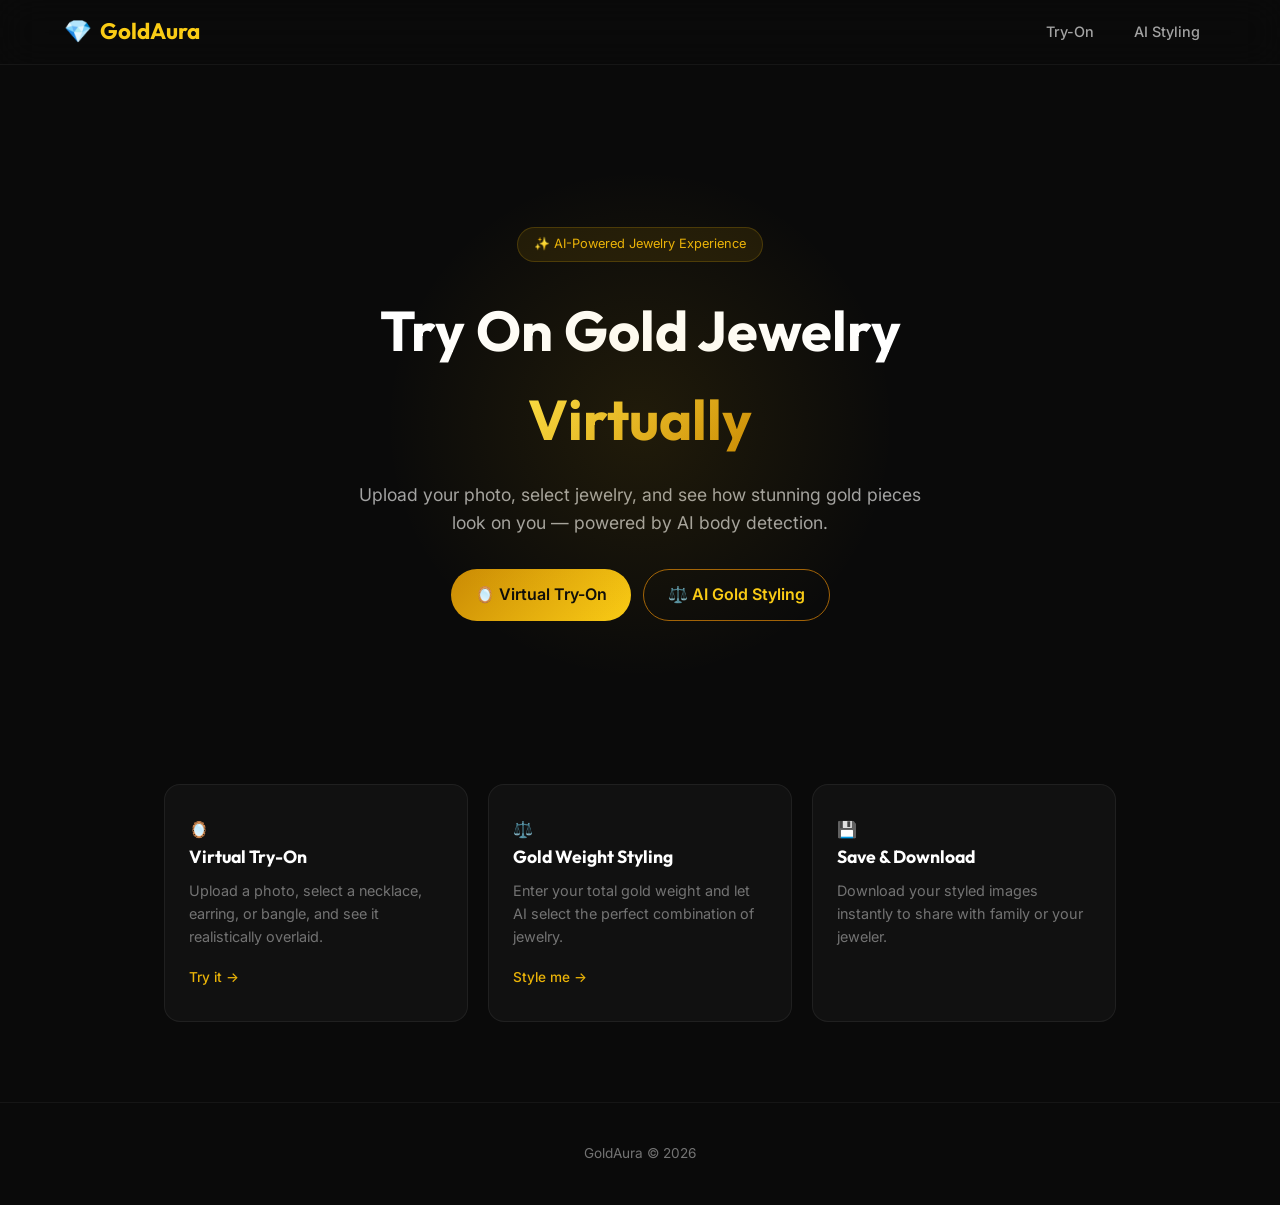
==== frontend/index.html @ 0337b096 "Upload frontend files properly" ====
<!DOCTYPE html>
<html lang="en">
<head>
    <meta charset="UTF-8">
    <meta name="viewport" content="width=device-width, initial-scale=1.0">
    <title>GoldAura — AI Jewelry Virtual Try-On</title>
    <link rel="stylesheet" href="styles.css">
    <link href="https://fonts.googleapis.com/css2?family=Inter:wght@300;400;500;600;700&family=Outfit:wght@400;600;700;800&display=swap" rel="stylesheet">
</head>
<body>
    <nav class="navbar">
        <div class="nav-inner">
            <a href="index.html" class="logo">
                <span class="logo-icon">💎</span>
                <span class="logo-text">GoldAura</span>
            </a>
            <div class="nav-links">
                <a href="tryon.html" class="nav-link">Try-On</a>
                <a href="styling.html" class="nav-link">AI Styling</a>
            </div>
        </div>
    </nav>

    <main class="main">
        <section class="hero">
            <div class="hero-glow"></div>
            <div class="hero-content fade-in">
                <span class="badge">✨ AI-Powered Jewelry Experience</span>
                <h1 class="hero-title">
                    Try On Gold Jewelry<br>
                    <span class="gradient-text">Virtually</span>
                </h1>
                <p class="hero-description">
                    Upload your photo, select jewelry, and see how stunning gold pieces look on you — powered by AI body detection.
                </p>
                <div class="ctas">
                    <a href="tryon.html" class="btn btn-gold">🪞 Virtual Try-On</a>
                    <a href="styling.html" class="btn btn-outline">⚖️ AI Gold Styling</a>
                </div>
            </div>
        </section>

        <section class="features">
            <div class="glass-card feature-card">
                <div class="feature-icon">🪞</div>
                <h3>Virtual Try-On</h3>
                <p>Upload a photo, select a necklace, earring, or bangle, and see it realistically overlaid.</p>
                <a href="tryon.html" class="feature-link">Try it &rarr;</a>
            </div>
            <div class="glass-card feature-card">
                <div class="feature-icon">⚖️</div>
                <h3>Gold Weight Styling</h3>
                <p>Enter your total gold weight and let AI select the perfect combination of jewelry.</p>
                <a href="styling.html" class="feature-link">Style me &rarr;</a>
            </div>
            <div class="glass-card feature-card">
                <div class="feature-icon">💾</div>
                <h3>Save & Download</h3>
                <p>Download your styled images instantly to share with family or your jeweler.</p>
            </div>
        </section>
    </main>

    <footer>
        <p>GoldAura &copy; 2026</p>
    </footer>
</body>
</html>
---- frontend/styles.css ----
/* Global & Variables */
:root {
  --gold-50: #fefce8;
  --gold-300: #fde047;
  --gold-400: #facc15;
  --gold-500: #eab308;
  --gold-600: #ca8a04;
  --gold-700: #a16207;

  --dark-950: #0a0a0a;
  --dark-800: #171717;
  --dark-300: #737373;
  --dark-200: #a3a3a3;
  --dark-100: #d4d4d4;

  --rose-400: #fb7185;
}

* { box-sizing: border-box; margin: 0; padding: 0; }
body {
  font-family: 'Inter', sans-serif;
  background: var(--dark-950);
  color: var(--dark-100);
  line-height: 1.6;
}
h1, h2, h3, h4 { font-family: 'Outfit', sans-serif; }
a { color: inherit; text-decoration: none; }
button { cursor: pointer; font-family: 'Inter', sans-serif; border: none; }

.hidden { display: none !important; }
.full-width { width: 100%; }
.mt-16 { margin-top: 16px; }

/* Navbar */
.navbar {
  position: fixed; top: 0; left: 0; right: 0; z-index: 100;
  background: rgba(10, 10, 10, 0.8);
  backdrop-filter: blur(20px);
  border-bottom: 1px solid rgba(255, 255, 255, 0.05);
}
.nav-inner {
  max-width: 1200px; margin: 0 auto; padding: 0 24px; height: 64px;
  display: flex; align-items: center; justify-content: space-between;
}
.logo { display: flex; align-items: center; gap: 8px; font-size: 1.4rem; font-weight: 700; color: var(--gold-400); font-family: 'Outfit', sans-serif; }
.nav-links { display: flex; gap: 8px; }
.nav-link { padding: 8px 16px; border-radius: 99px; color: var(--dark-200); font-size: 0.9rem; font-weight: 500; transition: 0.2s; }
.nav-link:hover { color: var(--gold-300); background: rgba(234, 179, 8, 0.08); }
.nav-link.active { color: var(--dark-950); background: linear-gradient(135deg, var(--gold-600), var(--gold-400)); }

/* Buttons */
.btn { display: inline-flex; align-items: center; justify-content: center; gap: 8px; padding: 12px 24px; border-radius: 99px; font-weight: 600; transition: 0.3s; }
.btn-gold { background: linear-gradient(135deg, var(--gold-600), var(--gold-400)); color: var(--dark-950); }
.btn-gold:hover:not(:disabled) { transform: translateY(-1px); box-shadow: 0 4px 16px rgba(234, 179, 8, 0.3); }
.btn-gold:disabled { opacity: 0.6; cursor: not-allowed; }
.btn-outline { border: 1px solid var(--gold-700); color: var(--gold-400); background: transparent; }
.btn-outline:hover { background: rgba(234, 179, 8, 0.08); border-color: var(--gold-500); }

/* Pages & Grid */
.main { padding-top: 64px; }
.page-wrapper { max-width: 1200px; margin: 0 auto; padding: 40px 24px; }
.page-header { margin-bottom: 32px; }
.page-title { font-size: 2rem; color: var(--gold-300); margin-bottom: 8px; }
.page-subtitle { color: var(--dark-300); }

.app-grid { display: grid; grid-template-columns: 1fr 1fr; gap: 24px; align-items: start; }
@media(max-width: 768px) { .app-grid { grid-template-columns: 1fr; } }
.panel { display: flex; flex-direction: column; gap: 16px; }

/* Cards & Upload */
.glass-card { background: rgba(255, 255, 255, 0.03); border: 1px solid rgba(255, 255, 255, 0.06); border-radius: 16px; }
.p-24 { padding: 24px; }

.input-label { display: block; font-weight: 500; font-size: 0.9rem; color: var(--dark-100); margin-bottom: 12px; }
.dropzone { border: 2px dashed rgba(234, 179, 8, 0.2); border-radius: 12px; min-height: 180px; display: flex; align-items: center; justify-content: center; text-align: center; cursor: pointer; transition: 0.2s; background: rgba(255,255,255,0.01); }
.dropzone:hover, .dropzone.active { border-color: var(--gold-500); background: rgba(234, 179, 8, 0.04); }
.placeholder-content { display: flex; flex-direction: column; gap: 4px; color: var(--dark-300); }
.icon-lg { font-size: 2rem; margin-bottom: 4px; }
.upload-preview { max-width: 100%; max-height: 300px; border-radius: 8px; object-fit: contain; padding: 8px; }
.btn-clear { background: transparent; border: 1px solid rgba(244, 63, 94, 0.3); color: var(--rose-400); font-size: 0.8rem; padding: 4px 12px; margin-top: 8px; }

/* Try-On Specific */
.filter-tabs { display: flex; gap: 6px; flex-wrap: wrap; margin-bottom: 16px; }
.tab { padding: 6px 12px; border-radius: 99px; border: 1px solid rgba(255,255,255,0.08); background: transparent; color: var(--dark-200); font-size: 0.8rem; transition: 0.2s; }
.tab:hover { border-color: rgba(234, 179, 8, 0.3); color: var(--gold-300); }
.tab.active { background: rgba(234, 179, 8, 0.1); border-color: var(--gold-500); color: var(--gold-500); }

.jewelry-grid { display: grid; grid-template-columns: repeat(auto-fill, minmax(130px, 1fr)); gap: 12px; max-height: 400px; overflow-y: auto; padding-right: 4px; }
.jewelry-card { background: rgba(255,255,255,0.02); border: 1px solid rgba(255,255,255,0.05); border-radius: 8px; padding: 8px; cursor: pointer; text-align: center; transition: 0.2s; }
.jewelry-card:hover { border-color: rgba(234, 179, 8, 0.3); background: rgba(234, 179, 8, 0.04); }
.jewelry-card.selected { border-color: var(--gold-500); background: rgba(234, 179, 8, 0.1); box-shadow: 0 0 15px rgba(234,179,8,0.1); }
.jewelry-img-wrap { width: 100%; height: 80px; background: rgba(0,0,0,0.2); border-radius: 6px; display: flex; align-items: center; justify-content: center; margin-bottom: 6px; }
.jewelry-img-wrap img { max-width: 90%; max-height: 90%; object-fit: contain; }
.jewelry-type { font-size: 0.65rem; color: var(--gold-500); text-transform: uppercase; }
.jewelry-name { font-size: 0.8rem; color: var(--dark-100); display: block; margin: 2px 0; }
.jewelry-weight { font-size: 0.75rem; color: var(--dark-300); }

/* Styling Specific */
.presets { display: flex; gap: 8px; flex-wrap: wrap; margin-bottom: 16px; }
.preset { padding: 6px 14px; border-radius: 99px; border: 1px solid rgba(255,255,255,0.08); background: transparent; color: var(--dark-200); font-size: 0.85rem; transition: 0.2s; }
.preset:hover { border-color: var(--gold-400); color: var(--gold-300); }
.preset.active { background: rgba(234,179,8,0.1); border-color: var(--gold-500); color: var(--gold-500); }

.slider-wrap { margin-bottom: 16px; }
.slider { width: 100%; -webkit-appearance: none; height: 6px; background: rgba(255,255,255,0.08); border-radius: 3px; outline: none; }
.slider::-webkit-slider-thumb { -webkit-appearance: none; width: 20px; height: 20px; border-radius: 50%; background: var(--gold-400); cursor: pointer; }
.slider-labels { display: flex; justify-content: space-between; font-size: 0.75rem; color: var(--dark-300); margin-top: 4px; }

.gram-input-group { display: flex; align-items: center; gap: 8px; margin-bottom: 20px; }
.number-input { width: 90px; padding: 8px; background: rgba(255,255,255,0.04); border: 1px solid rgba(255,255,255,0.1); border-radius: 8px; color: var(--gold-300); font-size: 1.1rem; font-weight: 600; text-align: center; }
.number-input:focus { outline: none; border-color: var(--gold-500); }
.gram-unit { color: var(--dark-300); font-size: 0.9rem; }

.distribution-preview { background: rgba(0,0,0,0.2); border-radius: 8px; padding: 16px; }
.distribution-preview h4 { font-size: 0.8rem; color: var(--dark-300); text-transform: uppercase; margin-bottom: 8px; }
.dist-row { display: flex; justify-content: space-between; font-size: 0.85rem; border-bottom: 1px solid rgba(255,255,255,0.03); padding: 6px 0; }
.dist-val { color: var(--gold-500); font-weight: 500; }

/* Result Display */
.result-title { font-size: 1.2rem; color: var(--gold-300); margin-bottom: 16px; }
.result-image-wrapper { background: #000; border-radius: 12px; min-height: 250px; display: flex; align-items: center; justify-content: center; overflow: hidden; }
.result-img { max-width: 100%; max-height: 500px; object-fit: contain; }
.empty-state { text-align: center; color: var(--dark-300); }
.icon-xl { font-size: 3rem; margin-bottom: 12px; opacity: 0.3; }
.empty-state p { font-size: 0.9rem; }

.style-details { margin-top: 16px; }
.style-details h4 { font-size: 0.85rem; color: var(--dark-300); text-transform: uppercase; margin-bottom: 8px; }
.items-list { display: flex; flex-direction: column; gap: 4px; }
.item-row { display: flex; justify-content: space-between; font-size: 0.85rem; padding: 4px 0; border-bottom: 1px solid rgba(255,255,255,0.04); }
.item-row span:last-child { color: var(--gold-500); }
.total-row { display: flex; justify-content: space-between; font-size: 0.85rem; font-weight: 600; color: var(--gold-300); padding-top: 8px; border-top: 1px solid rgba(234,179,8,0.2); margin-top: 8px; }

.error-msg { padding: 12px; border-radius: 8px; background: rgba(244, 63, 94, 0.1); border: 1px solid rgba(244, 63, 94, 0.3); color: var(--rose-400); font-size: 0.9rem; margin-top: 12px; text-align: center; }

/* Hero specific for index */
.hero { display: flex; align-items: center; justify-content: center; min-height: 80vh; text-align: center; padding: 24px; position: relative; overflow: hidden; }
.hero-glow { position: absolute; width: 600px; height: 600px; background: radial-gradient(circle, rgba(234,179,8,0.1) 0%, transparent 60%); border-radius: 50%; pointer-events: none; }
.hero-title { font-size: 3.5rem; color: #fff; margin-bottom: 16px; }
.gradient-text { background: linear-gradient(135deg, var(--gold-300), var(--gold-600)); -webkit-background-clip: text; -webkit-text-fill-color: transparent; }
.hero-description { color: var(--dark-200); max-width: 600px; margin: 0 auto 32px; font-size: 1.1rem; }
.badge { display: inline-block; padding: 6px 16px; border-radius: 99px; font-size: 0.8rem; color: var(--gold-500); background: rgba(234,179,8,0.1); border: 1px solid rgba(234,179,8,0.2); margin-bottom: 24px; }
.ctas { display: flex; gap: 12px; justify-content: center; }

.features { display: grid; grid-template-columns: repeat(auto-fit, minmax(280px, 1fr)); gap: 20px; max-width: 1000px; margin: 0 auto; padding: 0 24px 80px; }
.feature-card { padding: 32px 24px; text-align: left; }
.feature-card h3 { color: #fff; margin-bottom: 8px; font-size: 1.1rem; }
.feature-card p { color: var(--dark-300); font-size: 0.9rem; margin-bottom: 16px; }
.feature-link { color: var(--gold-500); font-size: 0.85rem; font-weight: 500; }

footer { text-align: center; padding: 40px; border-top: 1px solid rgba(255,255,255,0.05); color: var(--dark-300); font-size: 0.85rem; }
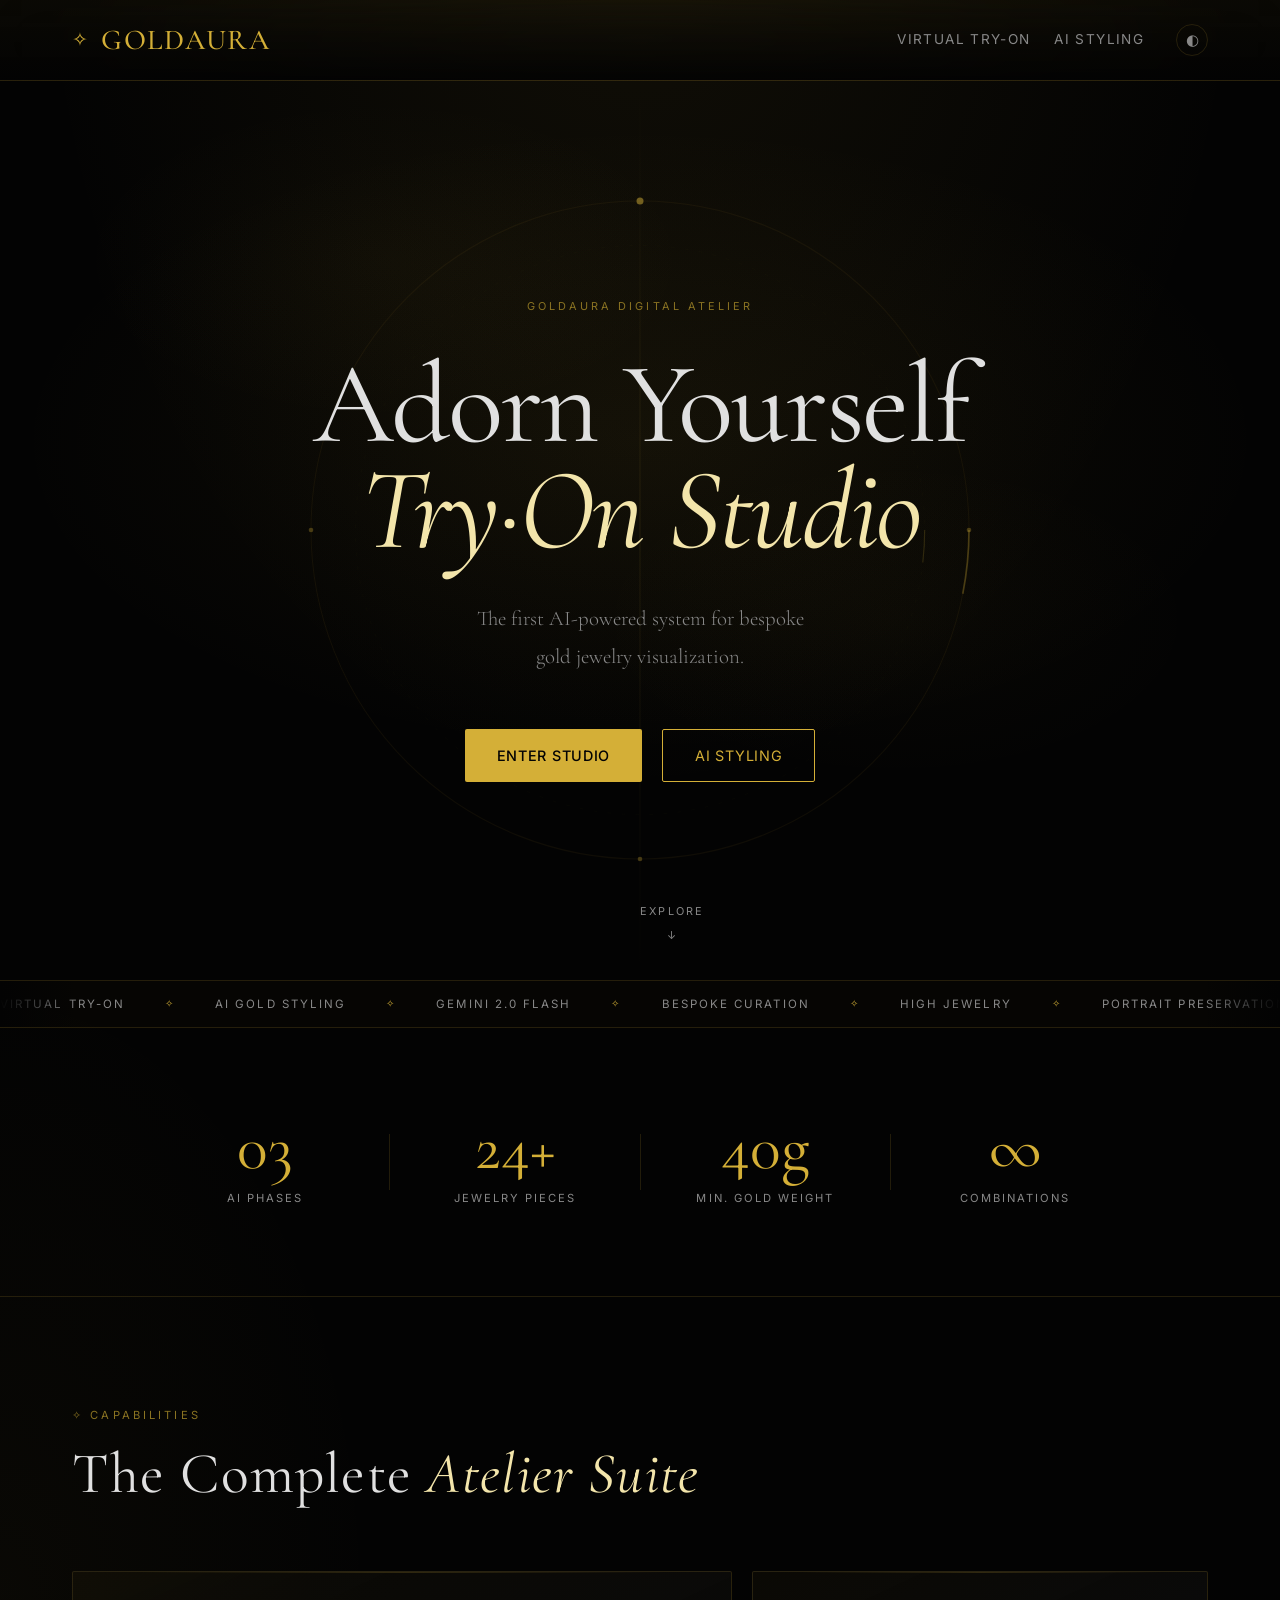
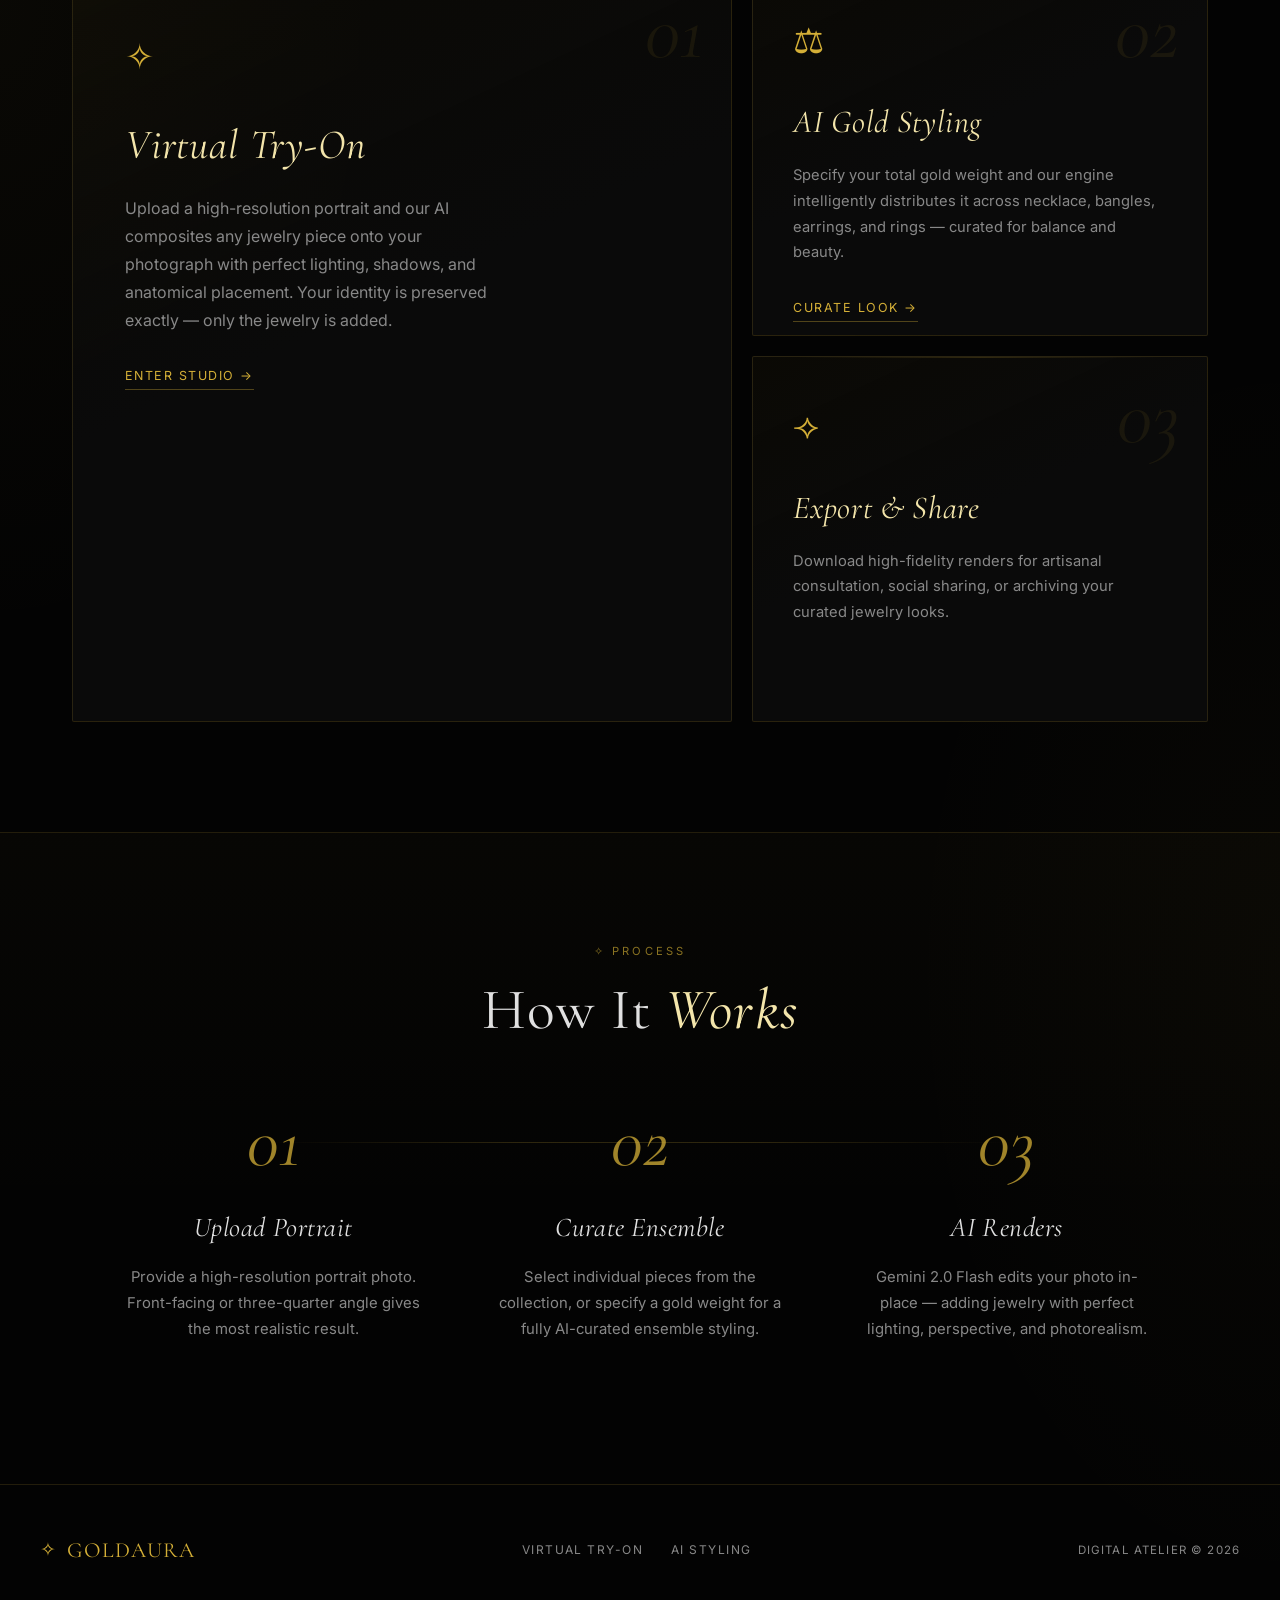
==== commit 39aae66c: "feat: add Vercel deployment config, new jewelry assets, and improved try-on prompt - Add vercel.json" ====
--- a/frontend/index.html
+++ b/frontend/index.html
@@ -3,66 +3,206 @@
 <head>
     <meta charset="UTF-8">
     <meta name="viewport" content="width=device-width, initial-scale=1.0">
-    <title>GoldAura — AI Jewelry Virtual Try-On</title>
+    <title>GoldAura — High Jewelry Try-On Studio</title>
     <link rel="stylesheet" href="styles.css">
-    <link href="https://fonts.googleapis.com/css2?family=Inter:wght@300;400;500;600;700&family=Outfit:wght@400;600;700;800&display=swap" rel="stylesheet">
+    <script>if(localStorage.getItem('ga-theme')==='light')document.documentElement.classList.add('light')</script>
 </head>
 <body>
+
     <nav class="navbar">
         <div class="nav-inner">
             <a href="index.html" class="logo">
-                <span class="logo-icon">💎</span>
+                <span class="logo-icon">✧</span>
                 <span class="logo-text">GoldAura</span>
             </a>
             <div class="nav-links">
-                <a href="tryon.html" class="nav-link">Try-On</a>
+                <a href="tryon.html" class="nav-link">Virtual Try-On</a>
                 <a href="styling.html" class="nav-link">AI Styling</a>
+                <button class="theme-toggle" id="theme-toggle" aria-label="Toggle theme" title="Toggle light / dark">◐</button>
             </div>
         </div>
     </nav>
 
     <main class="main">
+
+        <!-- ─── HERO ─────────────────────────────────────── -->
         <section class="hero">
-            <div class="hero-glow"></div>
-            <div class="hero-content fade-in">
-                <span class="badge">✨ AI-Powered Jewelry Experience</span>
-                <h1 class="hero-title">
-                    Try On Gold Jewelry<br>
-                    <span class="gradient-text">Virtually</span>
-                </h1>
-                <p class="hero-description">
-                    Upload your photo, select jewelry, and see how stunning gold pieces look on you — powered by AI body detection.
-                </p>
-                <div class="ctas">
-                    <a href="tryon.html" class="btn btn-gold">🪞 Virtual Try-On</a>
-                    <a href="styling.html" class="btn btn-outline">⚖️ AI Gold Styling</a>
-                </div>
-            </div>
-        </section>
-
-        <section class="features">
-            <div class="glass-card feature-card">
-                <div class="feature-icon">🪞</div>
-                <h3>Virtual Try-On</h3>
-                <p>Upload a photo, select a necklace, earring, or bangle, and see it realistically overlaid.</p>
-                <a href="tryon.html" class="feature-link">Try it &rarr;</a>
-            </div>
-            <div class="glass-card feature-card">
-                <div class="feature-icon">⚖️</div>
-                <h3>Gold Weight Styling</h3>
-                <p>Enter your total gold weight and let AI select the perfect combination of jewelry.</p>
-                <a href="styling.html" class="feature-link">Style me &rarr;</a>
-            </div>
-            <div class="glass-card feature-card">
-                <div class="feature-icon">💾</div>
-                <h3>Save & Download</h3>
-                <p>Download your styled images instantly to share with family or your jeweler.</p>
-            </div>
-        </section>
+
+            <!-- Animated decorative ring -->
+            <div class="hero-bg-ring" aria-hidden="true">
+                <svg viewBox="0 0 600 600" xmlns="http://www.w3.org/2000/svg">
+                    <circle cx="300" cy="300" r="282" fill="none" stroke="rgba(212,175,55,0.06)" stroke-width="1"/>
+                    <circle cx="300" cy="300" r="244" fill="none" stroke="rgba(212,175,55,0.035)" stroke-width="0.5" stroke-dasharray="3 9"/>
+                    <circle cx="300" cy="300" r="282" fill="none" stroke="rgba(212,175,55,0.28)" stroke-width="1.5" stroke-dasharray="55 1718" class="ring-arc"/>
+                    <circle cx="300" cy="300" r="244" fill="none" stroke="rgba(212,175,55,0.18)" stroke-width="1" stroke-dasharray="28 1507" class="ring-arc-2"/>
+                    <circle cx="300" cy="18"  r="3"   fill="rgba(212,175,55,0.5)"/>
+                    <circle cx="582" cy="300" r="2"   fill="rgba(212,175,55,0.3)"/>
+                    <circle cx="300" cy="582" r="2"   fill="rgba(212,175,55,0.3)"/>
+                    <circle cx="18"  cy="300" r="2"   fill="rgba(212,175,55,0.3)"/>
+                </svg>
+            </div>
+
+            <!-- Floating sparkle particles -->
+            <div class="hero-sparkles" aria-hidden="true">
+                <span class="sparkle" style="--dur:5s;--delay:0s;left:11%;top:34%">✧</span>
+                <span class="sparkle" style="--dur:7s;--delay:1.2s;left:83%;top:21%">✦</span>
+                <span class="sparkle" style="--dur:4.5s;--delay:0.6s;left:64%;top:69%">✧</span>
+                <span class="sparkle" style="--dur:6s;--delay:2.5s;left:27%;top:73%">·</span>
+                <span class="sparkle" style="--dur:5.5s;--delay:1.8s;left:75%;top:43%">✦</span>
+                <span class="sparkle" style="--dur:8s;--delay:3.2s;left:44%;top:17%">✧</span>
+                <span class="sparkle" style="--dur:4s;--delay:0.3s;left:91%;top:61%">·</span>
+                <span class="sparkle" style="--dur:6.5s;--delay:4s;left:5%;top:56%">✦</span>
+            </div>
+
+            <!-- Content -->
+            <div class="hero-eyebrow">
+                <span class="eyebrow-line"></span>
+                <span>GoldAura Digital Atelier</span>
+                <span class="eyebrow-line"></span>
+            </div>
+
+            <h1 class="hero-title">
+                Adorn Yourself
+                <span class="hero-title-line2">Try·On Studio</span>
+            </h1>
+
+            <p class="hero-sub">
+                The first AI-powered system for bespoke<br>
+                gold jewelry visualization.
+            </p>
+
+            <div class="hero-ctas">
+                <a href="tryon.html" class="btn btn-gold">Enter Studio</a>
+                <a href="styling.html" class="btn btn-outline">AI Styling</a>
+            </div>
+
+            <div class="scroll-hint" aria-hidden="true">
+                <span class="scroll-label">Explore</span>
+                <span class="scroll-arrow">↓</span>
+            </div>
+        </section>
+
+        <!-- ─── MARQUEE ───────────────────────────────────── -->
+        <div class="marquee-wrapper" aria-hidden="true">
+            <div class="marquee">
+                <span>Virtual Try-On</span><span class="m-dot">✧</span>
+                <span>AI Gold Styling</span><span class="m-dot">✧</span>
+                <span>Gemini 2.0 Flash</span><span class="m-dot">✧</span>
+                <span>Bespoke Curation</span><span class="m-dot">✧</span>
+                <span>High Jewelry</span><span class="m-dot">✧</span>
+                <span>Portrait Preservation</span><span class="m-dot">✧</span>
+                <span>24K Gold</span><span class="m-dot">✧</span>
+                <span>Digital Atelier</span><span class="m-dot">✧</span>
+                <!-- Duplicate for seamless loop -->
+                <span>Virtual Try-On</span><span class="m-dot">✧</span>
+                <span>AI Gold Styling</span><span class="m-dot">✧</span>
+                <span>Gemini 2.0 Flash</span><span class="m-dot">✧</span>
+                <span>Bespoke Curation</span><span class="m-dot">✧</span>
+                <span>High Jewelry</span><span class="m-dot">✧</span>
+                <span>Portrait Preservation</span><span class="m-dot">✧</span>
+                <span>24K Gold</span><span class="m-dot">✧</span>
+                <span>Digital Atelier</span><span class="m-dot">✧</span>
+            </div>
+        </div>
+
+        <!-- ─── STATS BAND ────────────────────────────────── -->
+        <section class="stats-band">
+            <div class="stats-band-inner">
+                <div class="stat-block" data-reveal>
+                    <span class="stat-big-num">03</span>
+                    <span class="stat-big-label">AI Phases</span>
+                </div>
+                <div class="stat-band-div"></div>
+                <div class="stat-block" data-reveal data-delay="1">
+                    <span class="stat-big-num">24+</span>
+                    <span class="stat-big-label">Jewelry Pieces</span>
+                </div>
+                <div class="stat-band-div"></div>
+                <div class="stat-block" data-reveal data-delay="2">
+                    <span class="stat-big-num">40g</span>
+                    <span class="stat-big-label">Min. Gold Weight</span>
+                </div>
+                <div class="stat-band-div"></div>
+                <div class="stat-block" data-reveal data-delay="3">
+                    <span class="stat-big-num">∞</span>
+                    <span class="stat-big-label">Combinations</span>
+                </div>
+            </div>
+        </section>
+
+        <!-- ─── FEATURES — editorial grid ────────────────── -->
+        <section class="features-section">
+            <div class="section-label"><span>✧ Capabilities</span></div>
+            <h2 class="section-h2">The Complete <em>Atelier Suite</em></h2>
+
+            <div class="features-editorial">
+                <div class="feat-card feat-card--large" data-reveal>
+                    <span class="feat-num">01</span>
+                    <div class="feat-icon">✧</div>
+                    <h3>Virtual Try-On</h3>
+                    <p>Upload a high-resolution portrait and our AI composites any jewelry piece onto your photograph with perfect lighting, shadows, and anatomical placement. Your identity is preserved exactly — only the jewelry is added.</p>
+                    <a href="tryon.html" class="feat-link">Enter Studio &rarr;</a>
+                </div>
+                <div class="feat-stack">
+                    <div class="feat-card feat-card--small" data-reveal data-delay="1">
+                        <span class="feat-num">02</span>
+                        <div class="feat-icon">⚖</div>
+                        <h3>AI Gold Styling</h3>
+                        <p>Specify your total gold weight and our engine intelligently distributes it across necklace, bangles, earrings, and rings — curated for balance and beauty.</p>
+                        <a href="styling.html" class="feat-link">Curate Look &rarr;</a>
+                    </div>
+                    <div class="feat-card feat-card--small" data-reveal data-delay="2">
+                        <span class="feat-num">03</span>
+                        <div class="feat-icon">⟢</div>
+                        <h3>Export &amp; Share</h3>
+                        <p>Download high-fidelity renders for artisanal consultation, social sharing, or archiving your curated jewelry looks.</p>
+                    </div>
+                </div>
+            </div>
+        </section>
+
+        <!-- ─── HOW IT WORKS ──────────────────────────────── -->
+        <section class="process-section">
+            <div class="section-label centered"><span>✧ Process</span></div>
+            <h2 class="section-h2 centered">How It <em>Works</em></h2>
+
+            <div class="steps-row">
+                <div class="step-item" data-reveal data-delay="1">
+                    <div class="step-number">01</div>
+                    <div class="step-connector" aria-hidden="true"></div>
+                    <h4>Upload Portrait</h4>
+                    <p>Provide a high-resolution portrait photo. Front-facing or three-quarter angle gives the most realistic result.</p>
+                </div>
+                <div class="step-item" data-reveal data-delay="2">
+                    <div class="step-number">02</div>
+                    <div class="step-connector" aria-hidden="true"></div>
+                    <h4>Curate Ensemble</h4>
+                    <p>Select individual pieces from the collection, or specify a gold weight for a fully AI-curated ensemble styling.</p>
+                </div>
+                <div class="step-item" data-reveal data-delay="3">
+                    <div class="step-number">03</div>
+                    <h4>AI Renders</h4>
+                    <p>Gemini 2.0 Flash edits your photo in-place — adding jewelry with perfect lighting, perspective, and photorealism.</p>
+                </div>
+            </div>
+        </section>
+
     </main>
 
     <footer>
-        <p>GoldAura &copy; 2026</p>
+        <div class="footer-inner">
+            <a href="index.html" class="footer-brand">
+                <span class="logo-icon">✧</span>
+                <span>GoldAura</span>
+            </a>
+            <div class="footer-links">
+                <a href="tryon.html">Virtual Try-On</a>
+                <a href="styling.html">AI Styling</a>
+            </div>
+            <p class="footer-copy">Digital Atelier &copy; 2026</p>
+        </div>
     </footer>
+
+    <script src="app.js"></script>
 </body>
 </html>
--- a/frontend/styles.css
+++ b/frontend/styles.css
@@ -1,151 +1,1245 @@
 /* Global & Variables */
+@import url('https://fonts.googleapis.com/css2?family=Cormorant+Garamond:ital,wght@0,300;0,400;0,500;0,600;0,700;1,400&family=Inter:wght@300;400;500;600&display=swap');
+
 :root {
   --gold-50: #fefce8;
   --gold-300: #fde047;
-  --gold-400: #facc15;
-  --gold-500: #eab308;
-  --gold-600: #ca8a04;
-  --gold-700: #a16207;
-
-  --dark-950: #0a0a0a;
-  --dark-800: #171717;
-  --dark-300: #737373;
-  --dark-200: #a3a3a3;
-  --dark-100: #d4d4d4;
+  --gold-primary: #d4af37;
+  --gold-light: #f3e5ab;
+  --gold-muted: #8a7322;
+  --gold-dark: #5c4d17;
+  
+  --bg-color: #030303;
+  --surface-color: #0a0a0a;
+  --surface-hover: #141414;
+  --border-color: rgba(212, 175, 55, 0.15);
+  --border-highlight: rgba(212, 175, 55, 0.4);
+
+  --text-main: #e0e0e0;
+  --text-muted: #888888;
+  --text-gold: var(--gold-primary);
 
   --rose-400: #fb7185;
+  --emerald-400: #34d399;
+  --blue-400: #60a5fa;
+  --purple-400: #a78bfa;
+  --amber-400: #fbbf24;
+  --pink-400: #f472b6;
 }
 
 * { box-sizing: border-box; margin: 0; padding: 0; }
+
 body {
   font-family: 'Inter', sans-serif;
-  background: var(--dark-950);
-  color: var(--dark-100);
+  background: var(--bg-color);
+  color: var(--text-main);
   line-height: 1.6;
-}
-h1, h2, h3, h4 { font-family: 'Outfit', sans-serif; }
-a { color: inherit; text-decoration: none; }
-button { cursor: pointer; font-family: 'Inter', sans-serif; border: none; }
+  -webkit-font-smoothing: antialiased;
+  -moz-osx-font-smoothing: grayscale;
+  background-image:
+    radial-gradient(ellipse 80% 50% at 50% -5%, rgba(212, 175, 55, 0.07) 0%, transparent 60%),
+    radial-gradient(ellipse 60% 40% at 0% 50%, rgba(212, 175, 55, 0.03) 0%, transparent 50%),
+    radial-gradient(ellipse 60% 40% at 100% 80%, rgba(212, 175, 55, 0.025) 0%, transparent 50%);
+  min-height: 100vh;
+}
+
+h1, h2, h3, h4 { 
+  font-family: 'Cormorant Garamond', serif; 
+  font-weight: 400;
+  letter-spacing: 0.02em;
+}
+
+a { color: inherit; text-decoration: none; transition: all 0.3s ease; }
+button { cursor: pointer; font-family: 'Inter', sans-serif; border: none; transition: all 0.3s ease; }
 
 .hidden { display: none !important; }
 .full-width { width: 100%; }
 .mt-16 { margin-top: 16px; }
 
+/* ── Theme toggle button ── */
+.theme-toggle {
+  width: 32px; height: 32px; border-radius: 50%;
+  background: transparent;
+  border: 1px solid var(--border-color);
+  color: var(--text-muted);
+  font-size: 0.95rem; line-height: 1;
+  display: flex; align-items: center; justify-content: center;
+  cursor: pointer;
+  transition: border-color 0.3s, color 0.3s, transform 0.5s cubic-bezier(0.34,1.56,0.64,1);
+  margin-left: 8px; flex-shrink: 0;
+}
+.theme-toggle:hover {
+  border-color: var(--gold-primary);
+  color: var(--gold-primary);
+  transform: rotate(180deg);
+}
+
+/* ── Light mode variables ── */
+html.light {
+  --bg-color: #F8F4ED;
+  --surface-color: #EFE9DE;
+  --surface-hover: #E5DDD0;
+  --border-color: rgba(155, 118, 15, 0.2);
+  --border-highlight: rgba(155, 118, 15, 0.45);
+  --text-main: #1A1610;
+  --text-muted: #7A6A52;
+  --gold-light: #A67C00;
+  --gold-muted: #7A5C10;
+}
+
+html.light body {
+  background-image:
+    radial-gradient(ellipse 80% 50% at 50% -5%, rgba(212,175,55,0.12) 0%, transparent 60%),
+    radial-gradient(ellipse 60% 40% at 0%   50%, rgba(212,175,55,0.06) 0%, transparent 50%),
+    radial-gradient(ellipse 60% 40% at 100% 80%, rgba(212,175,55,0.05) 0%, transparent 50%);
+}
+
+html.light .navbar {
+  background: linear-gradient(180deg, rgba(248,244,237,0.82) 0%, rgba(248,244,237,0.97) 100%);
+}
+html.light .navbar.scrolled {
+  background: rgba(248,244,237,0.99);
+  box-shadow: 0 2px 32px rgba(0,0,0,0.07);
+}
+
+html.light .hero {
+  background:
+    radial-gradient(ellipse 70% 50% at 50% 40%, rgba(212,175,55,0.12) 0%, transparent 70%),
+    radial-gradient(ellipse 40% 30% at 30% 20%, rgba(212,175,55,0.06) 0%, transparent 60%),
+    radial-gradient(ellipse 40% 30% at 70% 60%, rgba(212,175,55,0.05) 0%, transparent 60%);
+}
+
+html.light .glass-card {
+  background: linear-gradient(160deg, rgba(212,175,55,0.07) 0%, var(--surface-color) 40%, var(--surface-color) 100%);
+}
+html.light .feat-card {
+  background: linear-gradient(155deg, rgba(212,175,55,0.07) 0%, var(--surface-color) 45%);
+}
+html.light .result-panel {
+  background: linear-gradient(170deg, rgba(212,175,55,0.07) 0%, var(--surface-color) 30%, var(--surface-color) 100%);
+}
+html.light .distribution-preview {
+  background: var(--surface-hover);
+}
+html.light .jewelry-img-wrap,
+html.light .chip-img,
+html.light .applied-item-img,
+html.light .suggestion-img-wrap { background: #ddd5c4; }
+html.light .result-image-wrapper { background: #ddd5c4; }
+
+html.light ::-webkit-scrollbar-track { background: var(--bg-color); }
+
+/* Smooth theme transition */
+html { transition: background-color 0.35s ease, color 0.35s ease; }
+body, .navbar, .glass-card, .feat-card, .result-panel { transition-property: background, background-color, border-color, color, box-shadow; transition-duration: 0.35s; transition-timing-function: ease; }
+
 /* Navbar */
 .navbar {
   position: fixed; top: 0; left: 0; right: 0; z-index: 100;
-  background: rgba(10, 10, 10, 0.8);
-  backdrop-filter: blur(20px);
-  border-bottom: 1px solid rgba(255, 255, 255, 0.05);
+  background: linear-gradient(180deg, rgba(212, 175, 55, 0.04) 0%, rgba(3, 3, 3, 0.92) 100%);
+  backdrop-filter: blur(24px);
+  border-bottom: 1px solid var(--border-color);
 }
 .nav-inner {
-  max-width: 1200px; margin: 0 auto; padding: 0 24px; height: 64px;
+  max-width: 1200px; margin: 0 auto; padding: 0 32px; height: 80px;
   display: flex; align-items: center; justify-content: space-between;
 }
-.logo { display: flex; align-items: center; gap: 8px; font-size: 1.4rem; font-weight: 700; color: var(--gold-400); font-family: 'Outfit', sans-serif; }
-.nav-links { display: flex; gap: 8px; }
-.nav-link { padding: 8px 16px; border-radius: 99px; color: var(--dark-200); font-size: 0.9rem; font-weight: 500; transition: 0.2s; }
-.nav-link:hover { color: var(--gold-300); background: rgba(234, 179, 8, 0.08); }
-.nav-link.active { color: var(--dark-950); background: linear-gradient(135deg, var(--gold-600), var(--gold-400)); }
+.logo { 
+  display: flex; align-items: center; gap: 12px; 
+  font-size: 1.8rem; font-weight: 500; 
+  color: var(--gold-primary); 
+  font-family: 'Cormorant Garamond', serif; 
+  letter-spacing: 0.05em;
+  text-transform: uppercase;
+}
+.logo-icon { font-size: 1.2rem; }
+.nav-links { display: flex; gap: 24px; align-items: center; }
+.nav-link { 
+  color: var(--text-muted); 
+  font-size: 0.85rem; 
+  font-weight: 400; 
+  letter-spacing: 0.1em;
+  text-transform: uppercase;
+  padding: 8px 0;
+  position: relative;
+}
+.nav-link::after {
+  content: '';
+  position: absolute;
+  bottom: 0; left: 0; right: 0;
+  height: 1px;
+  background: var(--gold-primary);
+  transform: scaleX(0);
+  transition: transform 0.3s ease;
+  transform-origin: right;
+}
+.nav-link:hover { color: var(--text-main); }
+.nav-link:hover::after { transform: scaleX(1); transform-origin: left; }
+.nav-link.active { color: var(--gold-primary); }
+.nav-link.active::after { transform: scaleX(1); }
 
 /* Buttons */
-.btn { display: inline-flex; align-items: center; justify-content: center; gap: 8px; padding: 12px 24px; border-radius: 99px; font-weight: 600; transition: 0.3s; }
-.btn-gold { background: linear-gradient(135deg, var(--gold-600), var(--gold-400)); color: var(--dark-950); }
-.btn-gold:hover:not(:disabled) { transform: translateY(-1px); box-shadow: 0 4px 16px rgba(234, 179, 8, 0.3); }
-.btn-gold:disabled { opacity: 0.6; cursor: not-allowed; }
-.btn-outline { border: 1px solid var(--gold-700); color: var(--gold-400); background: transparent; }
-.btn-outline:hover { background: rgba(234, 179, 8, 0.08); border-color: var(--gold-500); }
+.btn { 
+  display: inline-flex; align-items: center; justify-content: center; gap: 10px; 
+  padding: 14px 32px; 
+  font-size: 0.9rem;
+  letter-spacing: 0.05em;
+  text-transform: uppercase;
+  border-radius: 2px;
+}
+.btn-gold { 
+  background: var(--gold-primary); 
+  color: var(--bg-color); 
+  font-weight: 500;
+}
+.btn-gold:hover:not(:disabled) { 
+  background: var(--gold-light);
+  box-shadow: 0 0 20px rgba(212, 175, 55, 0.2); 
+}
+.btn-gold:disabled { opacity: 0.5; cursor: not-allowed; }
+.btn-outline { 
+  border: 1px solid var(--gold-primary); 
+  color: var(--gold-primary); 
+  background: transparent; 
+}
+.btn-outline:hover { 
+  background: rgba(212, 175, 55, 0.1); 
+}
 
 /* Pages & Grid */
-.main { padding-top: 64px; }
-.page-wrapper { max-width: 1200px; margin: 0 auto; padding: 40px 24px; }
-.page-header { margin-bottom: 32px; }
-.page-title { font-size: 2rem; color: var(--gold-300); margin-bottom: 8px; }
-.page-subtitle { color: var(--dark-300); }
-
-.app-grid { display: grid; grid-template-columns: 1fr 1fr; gap: 24px; align-items: start; }
-@media(max-width: 768px) { .app-grid { grid-template-columns: 1fr; } }
-.panel { display: flex; flex-direction: column; gap: 16px; }
+.main { padding-top: 80px; }
+.page-wrapper { max-width: 1400px; margin: 0 auto; padding: 60px 32px; }
+.page-header { margin-bottom: 48px; text-align: center; }
+.page-title { 
+  font-size: 3.5rem; 
+  color: var(--gold-primary); 
+  margin-bottom: 16px; 
+  font-style: italic;
+}
+.page-subtitle { 
+  color: var(--text-muted); 
+  font-size: 1.1rem;
+  max-width: 600px;
+  margin: 0 auto;
+  font-weight: 300;
+}
+
+.app-grid { display: grid; grid-template-columns: 1fr 1fr; gap: 40px; align-items: start; }
+@media(max-width: 992px) { .app-grid { grid-template-columns: 1fr; } }
+.panel { display: flex; flex-direction: column; gap: 24px; }
 
 /* Cards & Upload */
-.glass-card { background: rgba(255, 255, 255, 0.03); border: 1px solid rgba(255, 255, 255, 0.06); border-radius: 16px; }
-.p-24 { padding: 24px; }
-
-.input-label { display: block; font-weight: 500; font-size: 0.9rem; color: var(--dark-100); margin-bottom: 12px; }
-.dropzone { border: 2px dashed rgba(234, 179, 8, 0.2); border-radius: 12px; min-height: 180px; display: flex; align-items: center; justify-content: center; text-align: center; cursor: pointer; transition: 0.2s; background: rgba(255,255,255,0.01); }
-.dropzone:hover, .dropzone.active { border-color: var(--gold-500); background: rgba(234, 179, 8, 0.04); }
-.placeholder-content { display: flex; flex-direction: column; gap: 4px; color: var(--dark-300); }
-.icon-lg { font-size: 2rem; margin-bottom: 4px; }
-.upload-preview { max-width: 100%; max-height: 300px; border-radius: 8px; object-fit: contain; padding: 8px; }
-.btn-clear { background: transparent; border: 1px solid rgba(244, 63, 94, 0.3); color: var(--rose-400); font-size: 0.8rem; padding: 4px 12px; margin-top: 8px; }
+.glass-card { 
+  background: linear-gradient(160deg, rgba(212, 175, 55, 0.03) 0%, var(--surface-color) 40%, var(--surface-color) 100%); 
+  border: 1px solid var(--border-color); 
+  border-radius: 4px; 
+  position: relative;
+  overflow: hidden;
+  box-shadow: 0 0 40px rgba(212, 175, 55, 0.02);
+  transition: box-shadow 0.5s ease;
+}
+.glass-card:hover {
+  box-shadow: 0 0 60px rgba(212, 175, 55, 0.05);
+}
+.glass-card::before {
+  content: '';
+  position: absolute;
+  top: 0; left: 0; right: 0; height: 1px;
+  background: linear-gradient(90deg, transparent 10%, rgba(212, 175, 55, 0.5) 50%, transparent 90%);
+  opacity: 0.4;
+}
+.p-24 { padding: 32px; }
+
+.input-label { 
+  display: block; 
+  font-weight: 400; 
+  font-size: 0.85rem; 
+  letter-spacing: 0.1em;
+  text-transform: uppercase;
+  color: var(--gold-primary); 
+  margin-bottom: 16px; 
+}
+.dropzone { 
+  border: 1px dashed var(--border-highlight); 
+  border-radius: 2px; 
+  min-height: 220px; 
+  display: flex; align-items: center; justify-content: center; text-align: center; 
+  cursor: pointer; transition: 0.4s ease; 
+  background: radial-gradient(ellipse at 50% 50%, rgba(212, 175, 55, 0.04) 0%, rgba(212, 175, 55, 0.01) 60%, transparent 100%); 
+}
+.dropzone:hover, .dropzone.active { 
+  border-color: var(--gold-primary); 
+  background: radial-gradient(ellipse at 50% 50%, rgba(212, 175, 55, 0.08) 0%, rgba(212, 175, 55, 0.03) 60%, transparent 100%);
+  box-shadow: inset 0 0 40px rgba(212, 175, 55, 0.03);
+}
+.placeholder-content { display: flex; flex-direction: column; gap: 8px; color: var(--text-muted); }
+.placeholder-content p { font-family: 'Cormorant Garamond', serif; font-size: 1.4rem; font-style: italic; color: var(--text-main); }
+.icon-lg { font-size: 2.5rem; margin-bottom: 8px; opacity: 0.8; }
+.upload-preview { max-width: 100%; max-height: 400px; border-radius: 2px; object-fit: contain; padding: 12px; }
+.btn-clear { 
+  background: transparent; 
+  border: 1px solid var(--border-color); 
+  color: var(--text-muted); 
+  font-size: 0.8rem; 
+  padding: 8px 16px; 
+  margin-top: 16px; 
+  border-radius: 2px; 
+  text-transform: uppercase;
+  letter-spacing: 0.05em;
+}
+.btn-clear:hover {
+  border-color: var(--rose-400);
+  color: var(--rose-400);
+}
+
+/* Selected Items Section */
+.selected-section {
+  background: linear-gradient(to bottom right, rgba(212,175,55,0.05), transparent);
+}
+.selected-header {
+  display: flex; align-items: center; justify-content: space-between; margin-bottom: 16px;
+}
+.selected-header .input-label { margin-bottom: 0; }
+.selected-count {
+  font-size: 0.8rem;
+  color: var(--gold-light);
+  font-family: 'Cormorant Garamond', serif;
+  font-style: italic;
+  font-size: 1.1rem;
+}
+
+.selected-chips { display: flex; flex-wrap: wrap; gap: 12px; min-height: 48px; }
+.empty-chips { color: var(--text-muted); font-size: 0.9rem; font-style: italic; font-family: 'Cormorant Garamond', serif; padding: 8px 0; }
+
+/* Individual Chip */
+.chip {
+  display: flex; align-items: center; gap: 10px;
+  padding: 6px 12px 6px 6px;
+  background: var(--surface-hover);
+  border: 1px solid var(--border-color);
+  border-radius: 2px;
+  font-size: 0.85rem;
+  transition: 0.3s;
+  animation: chipIn 0.3s ease-out;
+}
+@keyframes chipIn {
+  from { opacity: 0; transform: translateY(10px); }
+  to { opacity: 1; transform: translateY(0); }
+}
+.chip:hover { border-color: var(--gold-primary); }
+.chip-img {
+  width: 32px; height: 32px;
+  border-radius: 2px;
+  object-fit: cover;
+  background: #000;
+}
+.chip-name { color: var(--text-main); font-weight: 300; }
+.chip-length {
+  color: var(--gold-primary);
+  font-size: 0.7rem;
+  text-transform: uppercase;
+  letter-spacing: 0.05em;
+  margin-left: 4px;
+}
+.chip-weight { color: var(--text-muted); font-size: 0.8rem; margin-left: 8px; }
+.chip-remove {
+  width: 24px; height: 24px;
+  display: flex; align-items: center; justify-content: center;
+  background: transparent;
+  color: var(--text-muted);
+  border-radius: 2px;
+  font-size: 1.2rem;
+  transition: 0.3s;
+  margin-left: 4px;
+}
+.chip-remove:hover { color: var(--rose-400); }
+
+.btn-clear-all {
+  background: transparent;
+  color: var(--text-muted);
+  font-size: 0.8rem;
+  text-transform: uppercase;
+  letter-spacing: 0.05em;
+  padding: 8px 0;
+  margin-top: 16px;
+  border-bottom: 1px solid transparent;
+}
+.btn-clear-all:hover { color: var(--rose-400); border-bottom-color: var(--rose-400); }
 
 /* Try-On Specific */
-.filter-tabs { display: flex; gap: 6px; flex-wrap: wrap; margin-bottom: 16px; }
-.tab { padding: 6px 12px; border-radius: 99px; border: 1px solid rgba(255,255,255,0.08); background: transparent; color: var(--dark-200); font-size: 0.8rem; transition: 0.2s; }
-.tab:hover { border-color: rgba(234, 179, 8, 0.3); color: var(--gold-300); }
-.tab.active { background: rgba(234, 179, 8, 0.1); border-color: var(--gold-500); color: var(--gold-500); }
-
-.jewelry-grid { display: grid; grid-template-columns: repeat(auto-fill, minmax(130px, 1fr)); gap: 12px; max-height: 400px; overflow-y: auto; padding-right: 4px; }
-.jewelry-card { background: rgba(255,255,255,0.02); border: 1px solid rgba(255,255,255,0.05); border-radius: 8px; padding: 8px; cursor: pointer; text-align: center; transition: 0.2s; }
-.jewelry-card:hover { border-color: rgba(234, 179, 8, 0.3); background: rgba(234, 179, 8, 0.04); }
-.jewelry-card.selected { border-color: var(--gold-500); background: rgba(234, 179, 8, 0.1); box-shadow: 0 0 15px rgba(234,179,8,0.1); }
-.jewelry-img-wrap { width: 100%; height: 80px; background: rgba(0,0,0,0.2); border-radius: 6px; display: flex; align-items: center; justify-content: center; margin-bottom: 6px; }
+.filter-tabs { 
+  display: flex; gap: 12px; flex-wrap: wrap; margin-bottom: 24px; 
+  border-bottom: 1px solid var(--border-color);
+  padding-bottom: 16px;
+}
+.tab { 
+  padding: 6px 0; 
+  background: transparent; 
+  color: var(--text-muted); 
+  font-size: 0.85rem; 
+  text-transform: uppercase;
+  letter-spacing: 0.1em;
+  position: relative;
+}
+.tab::after {
+  content: '';
+  position: absolute;
+  bottom: -17px; left: 0; right: 0;
+  height: 2px;
+  background: var(--gold-primary);
+  opacity: 0;
+  transition: 0.3s;
+}
+.tab:hover { color: var(--text-main); }
+.tab.active { color: var(--gold-primary); }
+.tab.active::after { opacity: 1; }
+
+.jewelry-grid { 
+  display: grid; grid-template-columns: repeat(auto-fill, minmax(140px, 1fr)); 
+  gap: 16px; max-height: 500px; overflow-y: auto; padding-right: 8px; 
+}
+.jewelry-card { 
+  background: var(--surface-hover); 
+  border: 1px solid transparent; 
+  border-radius: 2px; padding: 12px; 
+  cursor: pointer; text-align: center; transition: 0.3s; position: relative; 
+}
+.jewelry-card:hover { background: rgba(212, 175, 55, 0.05); border-color: var(--border-color); }
+.jewelry-card.selected { 
+  border-color: var(--gold-primary); 
+  background: rgba(212, 175, 55, 0.08); 
+}
+.jewelry-img-wrap { 
+  width: 100%; height: 100px; 
+  background: #000; border-radius: 2px; 
+  display: flex; align-items: center; justify-content: center; 
+  margin-bottom: 12px; position: relative; overflow: hidden; 
+}
 .jewelry-img-wrap img { max-width: 90%; max-height: 90%; object-fit: contain; }
-.jewelry-type { font-size: 0.65rem; color: var(--gold-500); text-transform: uppercase; }
-.jewelry-name { font-size: 0.8rem; color: var(--dark-100); display: block; margin: 2px 0; }
-.jewelry-weight { font-size: 0.75rem; color: var(--dark-300); }
-
-/* Styling Specific */
-.presets { display: flex; gap: 8px; flex-wrap: wrap; margin-bottom: 16px; }
-.preset { padding: 6px 14px; border-radius: 99px; border: 1px solid rgba(255,255,255,0.08); background: transparent; color: var(--dark-200); font-size: 0.85rem; transition: 0.2s; }
-.preset:hover { border-color: var(--gold-400); color: var(--gold-300); }
-.preset.active { background: rgba(234,179,8,0.1); border-color: var(--gold-500); color: var(--gold-500); }
-
-.slider-wrap { margin-bottom: 16px; }
-.slider { width: 100%; -webkit-appearance: none; height: 6px; background: rgba(255,255,255,0.08); border-radius: 3px; outline: none; }
-.slider::-webkit-slider-thumb { -webkit-appearance: none; width: 20px; height: 20px; border-radius: 50%; background: var(--gold-400); cursor: pointer; }
-.slider-labels { display: flex; justify-content: space-between; font-size: 0.75rem; color: var(--dark-300); margin-top: 4px; }
-
-.gram-input-group { display: flex; align-items: center; gap: 8px; margin-bottom: 20px; }
-.number-input { width: 90px; padding: 8px; background: rgba(255,255,255,0.04); border: 1px solid rgba(255,255,255,0.1); border-radius: 8px; color: var(--gold-300); font-size: 1.1rem; font-weight: 600; text-align: center; }
-.number-input:focus { outline: none; border-color: var(--gold-500); }
-.gram-unit { color: var(--dark-300); font-size: 0.9rem; }
-
-.distribution-preview { background: rgba(0,0,0,0.2); border-radius: 8px; padding: 16px; }
-.distribution-preview h4 { font-size: 0.8rem; color: var(--dark-300); text-transform: uppercase; margin-bottom: 8px; }
-.dist-row { display: flex; justify-content: space-between; font-size: 0.85rem; border-bottom: 1px solid rgba(255,255,255,0.03); padding: 6px 0; }
-.dist-val { color: var(--gold-500); font-weight: 500; }
-
-/* Result Display */
-.result-title { font-size: 1.2rem; color: var(--gold-300); margin-bottom: 16px; }
-.result-image-wrapper { background: #000; border-radius: 12px; min-height: 250px; display: flex; align-items: center; justify-content: center; overflow: hidden; }
-.result-img { max-width: 100%; max-height: 500px; object-fit: contain; }
-.empty-state { text-align: center; color: var(--dark-300); }
-.icon-xl { font-size: 3rem; margin-bottom: 12px; opacity: 0.3; }
-.empty-state p { font-size: 0.9rem; }
-
-.style-details { margin-top: 16px; }
-.style-details h4 { font-size: 0.85rem; color: var(--dark-300); text-transform: uppercase; margin-bottom: 8px; }
-.items-list { display: flex; flex-direction: column; gap: 4px; }
-.item-row { display: flex; justify-content: space-between; font-size: 0.85rem; padding: 4px 0; border-bottom: 1px solid rgba(255,255,255,0.04); }
-.item-row span:last-child { color: var(--gold-500); }
-.total-row { display: flex; justify-content: space-between; font-size: 0.85rem; font-weight: 600; color: var(--gold-300); padding-top: 8px; border-top: 1px solid rgba(234,179,8,0.2); margin-top: 8px; }
-
-.error-msg { padding: 12px; border-radius: 8px; background: rgba(244, 63, 94, 0.1); border: 1px solid rgba(244, 63, 94, 0.3); color: var(--rose-400); font-size: 0.9rem; margin-top: 12px; text-align: center; }
+.jewelry-type { 
+  font-size: 0.65rem; color: var(--gold-muted); 
+  text-transform: uppercase; letter-spacing: 0.1em; 
+}
+.jewelry-name { 
+  font-family: 'Cormorant Garamond', serif;
+  font-size: 1.1rem; color: var(--text-main); 
+  display: block; margin: 4px 0; 
+  font-style: italic;
+}
+.jewelry-weight { font-size: 0.8rem; color: var(--text-muted); }
+
+/* Check overlay */
+.check-overlay {
+  position: absolute; top: 8px; right: 8px;
+  width: 20px; height: 20px;
+  border-radius: 50%;
+  background: var(--gold-primary);
+  color: var(--bg-color);
+  font-size: 0.8rem;
+  display: flex; align-items: center; justify-content: center;
+  animation: checkPop 0.3s cubic-bezier(0.175, 0.885, 0.32, 1.275);
+}
+@keyframes checkPop {
+  from { transform: scale(0); }
+  to { transform: scale(1); }
+}
+
+/* Suggestions Section */
+.suggestions-section { border-color: var(--border-highlight); }
+.suggestion-hint { font-family: 'Cormorant Garamond', serif; font-size: 1.1rem; color: var(--gold-light); font-style: italic; margin-bottom: 16px; margin-top: -8px; }
+.suggestions-grid { display: flex; flex-direction: column; gap: 12px; max-height: 350px; overflow-y: auto; }
+.suggestion-card {
+  display: flex; align-items: center; gap: 16px;
+  padding: 12px;
+  background: var(--surface-hover);
+  border: 1px solid transparent;
+  border-radius: 2px; transition: 0.3s;
+}
+.suggestion-card:hover { border-color: var(--border-color); }
+.suggestion-card.selected { border-color: var(--gold-primary); }
+.suggestion-img-wrap {
+  width: 60px; height: 60px; min-width: 60px;
+  border-radius: 2px; background: #000;
+  display: flex; align-items: center; justify-content: center;
+}
+.suggestion-img-wrap img { max-width: 90%; max-height: 90%; object-fit: contain; }
+.suggestion-info { flex: 1; display: flex; flex-direction: column; gap: 4px; }
+.suggestion-name { font-family: 'Cormorant Garamond', serif; font-size: 1.2rem; color: var(--text-main); font-style: italic; }
+.suggestion-reason { font-size: 0.8rem; color: var(--text-muted); }
+.btn-add-suggestion {
+  padding: 8px 16px; border-radius: 2px;
+  font-size: 0.8rem; text-transform: uppercase; letter-spacing: 0.05em;
+  background: transparent; color: var(--gold-primary);
+  border: 1px solid var(--gold-primary);
+}
+.btn-add-suggestion:hover { background: var(--gold-primary); color: var(--bg-color); }
+
+/* Progress Bar */
+.progress-bar {
+  position: relative; height: 40px; border-radius: 2px;
+  background: var(--surface-hover);
+  border: 1px solid var(--border-color);
+  overflow: hidden; margin-top: 16px;
+}
+.progress-fill {
+  position: absolute; left: 0; top: 0; bottom: 0;
+  background: rgba(212, 175, 55, 0.2);
+  transition: width 0.6s ease;
+}
+.progress-text {
+  position: relative; z-index: 1;
+  display: flex; align-items: center; justify-content: center; height: 100%;
+  font-family: 'Cormorant Garamond', serif; font-size: 1.1rem; font-style: italic;
+  color: var(--gold-light);
+}
+
+/* Result Panel */
+.result-panel { 
+  min-height: 600px; display: flex; flex-direction: column;
+  background: linear-gradient(170deg, rgba(212, 175, 55, 0.04) 0%, var(--surface-color) 30%, var(--surface-color) 100%);
+}
+.result-title { 
+  font-size: 2rem; color: var(--gold-primary); margin-bottom: 24px; 
+  text-align: center; font-style: italic;
+}
+.result-image-wrapper { 
+  background: #000; border-radius: 2px; flex: 1; 
+  display: flex; align-items: center; justify-content: center; overflow: hidden; 
+  border: 1px solid var(--border-color);
+}
+.result-img { width: 100%; height: 100%; object-fit: cover; }
+.empty-state { text-align: center; color: var(--text-muted); }
+.empty-state .icon-xl { font-size: 4rem; margin-bottom: 16px; opacity: 0.2; }
+.empty-state p { font-family: 'Cormorant Garamond', serif; font-size: 1.4rem; font-style: italic; }
+
+/* Applied Items Summary */
+.applied-summary { margin-top: 32px; padding-top: 24px; border-top: 1px solid var(--border-color); }
+.applied-summary h4 { 
+  font-family: 'Inter', sans-serif; font-size: 0.85rem; 
+  color: var(--gold-primary); text-transform: uppercase; letter-spacing: 0.1em; 
+  margin-bottom: 16px; 
+}
+.applied-items-list { display: flex; flex-direction: column; gap: 12px; }
+.applied-item {
+  display: flex; align-items: center; gap: 16px;
+  padding: 12px; background: var(--surface-hover); border-radius: 2px;
+}
+.applied-item-img {
+  width: 48px; height: 48px; border-radius: 2px; object-fit: cover; background: #000;
+}
+.applied-item-info { display: flex; flex-direction: column; gap: 4px; }
+.applied-item-name { font-family: 'Cormorant Garamond', serif; font-size: 1.2rem; color: var(--text-main); font-style: italic; }
+.applied-item-type { font-size: 0.8rem; color: var(--text-muted); text-transform: uppercase; letter-spacing: 0.05em; }
+
+/* Styling Page Specific */
+.presets { display: flex; gap: 12px; flex-wrap: wrap; margin-bottom: 24px; }
+.preset { 
+  padding: 8px 20px; border-radius: 2px; 
+  border: 1px solid var(--border-color); background: transparent; 
+  color: var(--text-muted); font-size: 0.9rem; transition: 0.3s; 
+}
+.preset:hover { border-color: var(--gold-primary); color: var(--text-main); }
+.preset.active { background: var(--gold-primary); border-color: var(--gold-primary); color: var(--bg-color); }
+
+.slider-wrap { margin-bottom: 24px; }
+.slider {
+  width: 100%; -webkit-appearance: none; appearance: none; height: 2px;
+  background: var(--border-color); outline: none;
+}
+.slider::-webkit-slider-thumb {
+  -webkit-appearance: none; appearance: none; width: 16px; height: 16px;
+  border-radius: 50%; background: var(--gold-primary); cursor: pointer;
+  box-shadow: 0 0 10px rgba(212,175,55,0.5);
+}
+.slider-labels { display: flex; justify-content: space-between; font-size: 0.8rem; color: var(--text-muted); margin-top: 12px; }
+
+.gram-input-group { display: flex; align-items: center; gap: 12px; margin-bottom: 32px; justify-content: center; }
+.number-input { 
+  width: 120px; padding: 12px; 
+  background: transparent; border: 1px solid var(--border-color); border-radius: 2px; 
+  color: var(--gold-primary); font-family: 'Cormorant Garamond', serif; font-size: 2rem; 
+  text-align: center; 
+}
+.number-input:focus { outline: none; border-color: var(--gold-light); }
+.gram-unit { color: var(--text-muted); font-size: 1rem; text-transform: uppercase; letter-spacing: 0.1em; }
+
+.distribution-preview { background: var(--surface-hover); border-radius: 2px; padding: 24px; border: 1px solid var(--border-color); }
+.distribution-preview h4 { font-family: 'Inter', sans-serif; font-size: 0.85rem; color: var(--gold-primary); text-transform: uppercase; letter-spacing: 0.1em; margin-bottom: 16px; text-align: center; }
+.dist-row { display: flex; justify-content: space-between; font-size: 0.9rem; border-bottom: 1px solid rgba(255,255,255,0.05); padding: 12px 0; }
+.dist-row:last-child { border-bottom: none; }
+.dist-val { color: var(--text-main); font-family: 'Cormorant Garamond', serif; font-size: 1.1rem; font-style: italic; }
+
+.style-details { margin-top: 32px; border-top: 1px solid var(--border-color); padding-top: 24px; }
+.style-details h4 { font-family: 'Inter', sans-serif; font-size: 0.85rem; color: var(--gold-primary); text-transform: uppercase; letter-spacing: 0.1em; margin-bottom: 16px; }
+.items-list { display: flex; flex-direction: column; gap: 8px; }
+.item-row { display: flex; justify-content: space-between; font-family: 'Cormorant Garamond', serif; font-size: 1.2rem; padding: 8px 0; border-bottom: 1px dashed var(--border-color); color: var(--text-main); font-style: italic; }
+.item-row span:last-child { font-family: 'Inter', sans-serif; font-size: 0.9rem; font-style: normal; color: var(--text-muted); }
+.total-row { display: flex; justify-content: space-between; font-size: 0.9rem; text-transform: uppercase; letter-spacing: 0.1em; color: var(--gold-primary); padding-top: 16px; margin-top: 16px; border-top: 1px solid var(--gold-primary); }
+
+.error-msg { padding: 16px; background: rgba(251, 113, 133, 0.1); border: 1px solid var(--rose-400); color: var(--rose-400); font-size: 0.9rem; margin-top: 16px; text-align: center; border-radius: 2px; }
 
 /* Hero specific for index */
-.hero { display: flex; align-items: center; justify-content: center; min-height: 80vh; text-align: center; padding: 24px; position: relative; overflow: hidden; }
-.hero-glow { position: absolute; width: 600px; height: 600px; background: radial-gradient(circle, rgba(234,179,8,0.1) 0%, transparent 60%); border-radius: 50%; pointer-events: none; }
-.hero-title { font-size: 3.5rem; color: #fff; margin-bottom: 16px; }
-.gradient-text { background: linear-gradient(135deg, var(--gold-300), var(--gold-600)); -webkit-background-clip: text; -webkit-text-fill-color: transparent; }
-.hero-description { color: var(--dark-200); max-width: 600px; margin: 0 auto 32px; font-size: 1.1rem; }
-.badge { display: inline-block; padding: 6px 16px; border-radius: 99px; font-size: 0.8rem; color: var(--gold-500); background: rgba(234,179,8,0.1); border: 1px solid rgba(234,179,8,0.2); margin-bottom: 24px; }
-.ctas { display: flex; gap: 12px; justify-content: center; }
-
-.features { display: grid; grid-template-columns: repeat(auto-fit, minmax(280px, 1fr)); gap: 20px; max-width: 1000px; margin: 0 auto; padding: 0 24px 80px; }
-.feature-card { padding: 32px 24px; text-align: left; }
-.feature-card h3 { color: #fff; margin-bottom: 8px; font-size: 1.1rem; }
-.feature-card p { color: var(--dark-300); font-size: 0.9rem; margin-bottom: 16px; }
-.feature-link { color: var(--gold-500); font-size: 0.85rem; font-weight: 500; }
-
-footer { text-align: center; padding: 40px; border-top: 1px solid rgba(255,255,255,0.05); color: var(--dark-300); font-size: 0.85rem; }
+.hero { 
+  display: flex; align-items: center; justify-content: center; 
+  min-height: calc(100vh - 80px); text-align: center; padding: 24px; 
+  position: relative; overflow: hidden;
+  background:
+    radial-gradient(ellipse 70% 50% at 50% 40%, rgba(212, 175, 55, 0.06) 0%, transparent 70%),
+    radial-gradient(ellipse 40% 30% at 30% 20%, rgba(212, 175, 55, 0.03) 0%, transparent 60%),
+    radial-gradient(ellipse 40% 30% at 70% 60%, rgba(212, 175, 55, 0.025) 0%, transparent 60%);
+}
+.hero::after {
+  content: ''; position: absolute; top: 0; left: 50%; transform: translateX(-50%);
+  width: 1px; height: 100%; background: linear-gradient(to bottom, transparent, rgba(212, 175, 55, 0.25), transparent);
+  opacity: 0.4; pointer-events: none;
+}
+.hero-content { position: relative; z-index: 10; max-width: 800px; }
+.hero-title { 
+  font-size: 5rem; color: var(--text-main); margin-bottom: 24px; 
+  line-height: 1.1; font-style: normal;
+}
+.hero-title .italic { font-style: italic; color: var(--gold-light); }
+.hero-title .small-caps { font-family: 'Inter', sans-serif; font-size: 1rem; text-transform: uppercase; letter-spacing: 0.3em; color: var(--gold-muted); display: block; margin-bottom: 24px; }
+.hero-description { color: var(--text-muted); font-size: 1.2rem; font-family: 'Cormorant Garamond', serif; font-style: italic; margin-bottom: 48px; }
+.ctas { display: flex; gap: 24px; justify-content: center; }
+
+.stats-row {
+  display: flex; justify-content: center; gap: 64px; margin-top: 80px;
+  padding-top: 40px; border-top: 1px solid var(--border-color);
+}
+.stat-item { display: flex; flex-direction: column; align-items: center; gap: 8px; }
+.stat-num { font-family: 'Cormorant Garamond', serif; font-size: 2.5rem; color: var(--gold-primary); line-height: 1; }
+.stat-label { font-size: 0.7rem; text-transform: uppercase; letter-spacing: 0.2em; color: var(--text-muted); }
+
+/* Features */
+.features { display: grid; grid-template-columns: repeat(3, 1fr); gap: 32px; max-width: 1200px; margin: 0 auto; padding: 80px 32px; }
+@media(max-width: 900px) { .features { grid-template-columns: 1fr; } }
+.feature-card { padding: 48px 32px; text-align: center; border: none; background: transparent; }
+.feature-card .feature-icon { font-size: 2.5rem; margin-bottom: 24px; color: var(--gold-primary); }
+.feature-card h3 { font-size: 2rem; color: var(--gold-light); margin-bottom: 16px; font-style: italic; }
+.feature-card p { color: var(--text-muted); font-size: 1rem; margin-bottom: 24px; }
+.feature-link { color: var(--gold-primary); font-size: 0.85rem; text-transform: uppercase; letter-spacing: 0.1em; border-bottom: 1px solid var(--gold-primary); padding-bottom: 4px; }
+
+footer { 
+  text-align: center; padding: 60px 32px; 
+  border-top: 1px solid var(--border-color); 
+  color: var(--text-muted); font-size: 0.85rem; 
+  letter-spacing: 0.1em; text-transform: uppercase;
+}
+
+::-webkit-scrollbar { width: 8px; }
+::-webkit-scrollbar-track { background: var(--bg-color); }
+::-webkit-scrollbar-thumb { background: rgba(212, 175, 55, 0.2); border-radius: 4px; }
+::-webkit-scrollbar-thumb:hover { background: rgba(212, 175, 55, 0.4); }
+
+/* ═══════════════════════════════════════
+   INNER PAGE — NEW ELEMENTS
+═══════════════════════════════════════ */
+
+/* Page eyebrow */
+.page-eyebrow {
+  display: inline-block;
+  font-family: 'Inter', sans-serif;
+  font-size: 0.7rem; letter-spacing: 0.28em; text-transform: uppercase;
+  color: var(--gold-muted);
+  margin-bottom: 20px;
+}
+
+/* Page title with em support */
+.page-title {
+  font-size: clamp(2.6rem, 5vw, 4rem);
+  color: var(--text-main);
+  margin-bottom: 16px;
+  font-style: normal;
+  line-height: 1.1;
+}
+.page-title em {
+  font-style: italic;
+  color: var(--gold-light);
+}
+
+/* Card step header */
+.card-step-header {
+  display: flex; align-items: baseline; gap: 16px;
+  margin-bottom: 24px;
+  padding-bottom: 16px;
+  border-bottom: 1px solid var(--border-color);
+}
+.card-step-num {
+  font-family: 'Cormorant Garamond', serif;
+  font-size: 2.2rem; font-style: italic;
+  color: var(--gold-primary); line-height: 1;
+  opacity: 0.8;
+}
+.card-step-title {
+  font-family: 'Inter', sans-serif;
+  font-size: 0.75rem; letter-spacing: 0.18em; text-transform: uppercase;
+  color: var(--text-muted);
+}
+.selected-count {
+  margin-left: auto;
+  font-family: 'Cormorant Garamond', serif;
+  font-size: 1.1rem; font-style: italic;
+  color: var(--gold-light);
+}
+
+/* Dropzone dz-icon / dz-hint */
+.dz-icon {
+  font-size: 2rem; color: var(--gold-muted);
+  margin-bottom: 12px;
+  transition: transform 0.45s cubic-bezier(0.34,1.56,0.64,1), color 0.3s;
+}
+.dropzone:hover .dz-icon { transform: translateY(-6px); color: var(--gold-primary); }
+.dz-hint {
+  font-size: 0.78rem; letter-spacing: 0.08em;
+  color: var(--text-muted);
+}
+
+/* Vault loading state */
+.vault-loading {
+  display: flex; align-items: center; gap: 14px;
+  color: var(--text-muted); font-size: 0.9rem;
+  font-family: 'Cormorant Garamond', serif; font-style: italic;
+  padding: 20px 0;
+  grid-column: 1 / -1;
+}
+.vault-spinner {
+  color: var(--gold-primary);
+  animation: vaultSpin 2s linear infinite;
+  font-size: 1.2rem;
+  display: inline-block;
+}
+@keyframes vaultSpin {
+  0%   { transform: rotate(0deg) scale(1); opacity: 1; }
+  50%  { transform: rotate(180deg) scale(1.4); opacity: 0.6; }
+  100% { transform: rotate(360deg) scale(1); opacity: 1; }
+}
+
+/* Sticky panel */
+.panel-sticky { position: sticky; top: 100px; align-self: start; }
+
+/* Empty state animated ring */
+.empty-ring {
+  width: 100px; height: 100px;
+  margin: 0 auto 20px;
+  position: relative;
+}
+.empty-ring svg { width: 100%; height: 100%; }
+.empty-ring-arc {
+  transform-origin: 60px 60px;
+  animation: ringRotate 8s linear infinite;
+}
+.empty-icon {
+  font-size: 2rem; color: var(--gold-muted);
+  margin-bottom: 14px; opacity: 0.5;
+}
+.empty-state span {
+  display: block; margin-top: 8px;
+  font-size: 0.85rem; color: var(--text-muted);
+  opacity: 0.65;
+}
+
+/* Result header */
+.result-header {
+  margin-bottom: 24px;
+  padding-bottom: 16px;
+  border-bottom: 1px solid var(--border-color);
+}
+
+/* Render button */
+.render-btn { gap: 12px; }
+.render-btn-icon {
+  font-size: 1rem;
+  transition: transform 0.45s cubic-bezier(0.34,1.56,0.64,1);
+}
+.render-btn:hover:not(:disabled) .render-btn-icon { transform: rotate(180deg) scale(1.3); }
+
+/* ── Styling page: weight display + distribution bars ── */
+.weight-display-row {
+  display: flex; align-items: baseline; gap: 12px;
+  margin-bottom: 28px;
+}
+.weight-big {
+  font-family: 'Cormorant Garamond', serif;
+  font-size: clamp(3.5rem, 7vw, 5.5rem); font-style: italic;
+  color: var(--gold-primary); line-height: 1;
+  transition: text-shadow 0.4s, color 0.3s;
+}
+.weight-unit {
+  font-size: 0.85rem; letter-spacing: 0.12em; text-transform: uppercase;
+  color: var(--text-muted); align-self: flex-end; margin-bottom: 8px;
+}
+
+.dist-bars { display: flex; flex-direction: column; gap: 20px; margin-top: 8px; }
+.dist-bar-item { display: flex; flex-direction: column; gap: 8px; }
+.dist-bar-meta {
+  display: flex; align-items: center; justify-content: space-between;
+}
+.dist-bar-label {
+  font-size: 0.8rem; text-transform: uppercase; letter-spacing: 0.1em;
+  color: var(--text-muted);
+}
+.dist-bar-track {
+  width: 100%; height: 3px;
+  background: var(--border-color);
+  border-radius: 2px; overflow: hidden;
+}
+.dist-bar-fill {
+  height: 100%;
+  background: linear-gradient(to right, var(--gold-muted), var(--gold-primary));
+  border-radius: 2px;
+  transition: width 0.6s cubic-bezier(0.16,1,0.3,1);
+}
+
+/* ═══════════════════════════════════════
+   MOTION LAYER
+═══════════════════════════════════════ */
+
+/* Navbar scroll state */
+.navbar { transition: background 0.5s ease, border-color 0.5s ease, box-shadow 0.5s ease; }
+.navbar.scrolled {
+  background: rgba(3, 3, 3, 0.98);
+  border-bottom-color: rgba(212, 175, 55, 0.3);
+  box-shadow: 0 2px 40px rgba(0, 0, 0, 0.6);
+}
+
+/* Hero entrance — staggered rise */
+@keyframes riseIn {
+  from { opacity: 0; transform: translateY(36px); }
+  to   { opacity: 1; transform: translateY(0); }
+}
+.hero-title       { animation: riseIn 1.1s cubic-bezier(0.16, 1, 0.3, 1) 0.25s both; }
+.hero-description { animation: riseIn 1s   cubic-bezier(0.16, 1, 0.3, 1) 0.5s  both; }
+.ctas             { animation: riseIn 1s   cubic-bezier(0.16, 1, 0.3, 1) 0.72s both; }
+.stats-row        { animation: riseIn 1s   cubic-bezier(0.16, 1, 0.3, 1) 0.95s both; }
+
+/* Inner-page header slide down */
+@keyframes slideDown {
+  from { opacity: 0; transform: translateY(-16px); }
+  to   { opacity: 1; transform: translateY(0); }
+}
+.page-header { animation: slideDown 0.8s cubic-bezier(0.16, 1, 0.3, 1) 0.15s both; }
+
+/* Inner-page panels stagger up */
+.panel           { animation: riseIn 0.85s cubic-bezier(0.16, 1, 0.3, 1) 0.35s both; }
+.panel:nth-child(2) { animation-delay: 0.5s; }
+
+/* Scroll reveal system */
+[data-reveal] {
+  opacity: 0;
+  transform: translateY(28px);
+  transition: opacity 0.9s cubic-bezier(0.16, 1, 0.3, 1),
+              transform 0.9s cubic-bezier(0.16, 1, 0.3, 1);
+}
+[data-reveal].visible         { opacity: 1; transform: none; }
+[data-reveal][data-delay="1"] { transition-delay: 0.15s; }
+[data-reveal][data-delay="2"] { transition-delay: 0.30s; }
+[data-reveal][data-delay="3"] { transition-delay: 0.45s; }
+
+/* Button gold — shimmer sweep on hover */
+.btn-gold { position: relative; overflow: hidden; }
+.btn-gold::after {
+  content: '';
+  position: absolute;
+  top: -10%; left: -120%;
+  width: 55%; height: 120%;
+  background: linear-gradient(90deg, transparent, rgba(255,255,255,0.2), transparent);
+  transform: skewX(-15deg);
+  transition: left 0.65s ease;
+  pointer-events: none;
+}
+.btn-gold:hover:not(:disabled)::after { left: 170%; }
+
+/* Logo text shimmer on hover */
+@keyframes shimmerMove {
+  from { background-position: -200% center; }
+  to   { background-position: 200% center; }
+}
+.logo:hover .logo-text {
+  background: linear-gradient(90deg, var(--gold-primary) 20%, #fff3a0 50%, var(--gold-primary) 80%);
+  background-size: 300%;
+  -webkit-background-clip: text;
+  background-clip: text;
+  -webkit-text-fill-color: transparent;
+  animation: shimmerMove 1s ease forwards;
+}
+
+/* Feature cards — hover lift */
+.feature-card {
+  transition: transform 0.45s cubic-bezier(0.16, 1, 0.3, 1), box-shadow 0.45s ease;
+}
+.feature-card:hover { transform: translateY(-10px); box-shadow: 0 28px 64px rgba(212,175,55,0.08); }
+.feature-icon {
+  display: inline-block;
+  transition: transform 0.45s cubic-bezier(0.34, 1.56, 0.64, 1);
+}
+.feature-card:hover .feature-icon { transform: scale(1.25) rotate(18deg); }
+.feature-link { transition: color 0.3s, letter-spacing 0.3s; }
+.feature-link:hover { letter-spacing: 0.16em; }
+
+/* Stats — hover glow & lift */
+.stat-item { transition: transform 0.3s ease; }
+.stat-item:hover { transform: translateY(-5px); }
+.stat-num { transition: text-shadow 0.4s ease, color 0.35s ease; }
+.stat-item:hover .stat-num {
+  color: var(--gold-light);
+  text-shadow: 0 0 28px rgba(212,175,55,0.65), 0 0 60px rgba(212,175,55,0.2);
+}
+
+/* Glass card — richer hover border */
+.glass-card:hover {
+  border-color: rgba(212, 175, 55, 0.3);
+  box-shadow: 0 0 60px rgba(212,175,55,0.06), inset 0 1px 0 rgba(212,175,55,0.12);
+}
+
+/* Jewelry cards — subtle lift */
+.jewelry-card {
+  transition: background 0.25s, border-color 0.25s,
+              transform 0.3s cubic-bezier(0.16,1,0.3,1), box-shadow 0.3s;
+}
+.jewelry-card:hover { transform: translateY(-3px); box-shadow: 0 8px 24px rgba(212,175,55,0.1); }
+
+/* Suggestion cards — slide right */
+.suggestion-card {
+  transition: border-color 0.3s, background 0.3s,
+              transform 0.35s cubic-bezier(0.16,1,0.3,1);
+}
+.suggestion-card:hover { transform: translateX(5px); border-color: rgba(212,175,55,0.3); }
+
+/* Hero vertical line — breathing pulse */
+.hero::after { animation: linePulse 6s ease-in-out infinite; }
+@keyframes linePulse {
+  0%, 100% { opacity: 0.3; }
+  50%       { opacity: 0.65; }
+}
+
+/* Hero sparkles */
+.hero-sparkles { position: absolute; inset: 0; pointer-events: none; overflow: hidden; }
+.sparkle {
+  position: absolute;
+  color: var(--gold-primary);
+  opacity: 0;
+  font-size: 1rem;
+  animation: sparkleAnim var(--dur, 5s) ease-in-out var(--delay, 0s) infinite;
+}
+@keyframes sparkleAnim {
+  0%   { opacity: 0;   transform: translateY(0)    scale(0.3) rotate(0deg);   }
+  35%  { opacity: 0.65; transform: translateY(-14px) scale(1)   rotate(45deg);  }
+  65%  { opacity: 0.3;  transform: translateY(-28px) scale(0.8) rotate(90deg);  }
+  100% { opacity: 0;   transform: translateY(-50px) scale(0.3) rotate(180deg); }
+}
+
+/* Progress fill — ambient glow pulse */
+@keyframes progressGlow {
+  0%, 100% { box-shadow: 0 0 8px rgba(212,175,55,0.2); }
+  50%       { box-shadow: 0 0 20px rgba(212,175,55,0.45); }
+}
+.progress-fill { animation: progressGlow 1.8s ease-in-out infinite; }
+
+/* Chip entrance — spring scale */
+@keyframes chipIn {
+  from { opacity: 0; transform: translateY(8px) scale(0.92); }
+  to   { opacity: 1; transform: translateY(0)   scale(1); }
+}
+
+/* btn-outline hover glow */
+.btn-outline { transition: background 0.3s, box-shadow 0.3s; }
+.btn-outline:hover { box-shadow: 0 0 24px rgba(212,175,55,0.15); }
+
+/* ═══════════════════════════════════════
+   INDEX PAGE REDESIGN
+═══════════════════════════════════════ */
+
+/* ── Hero overrides ── */
+.hero {
+  flex-direction: column;
+  min-height: 100vh;
+  padding: 120px 24px 100px;
+  gap: 0;
+}
+.hero-bg-ring {
+  position: absolute; inset: 0;
+  display: flex; align-items: center; justify-content: center;
+  pointer-events: none; z-index: 0;
+}
+.hero-bg-ring svg { width: min(88vw, 700px); height: min(88vw, 700px); }
+.ring-arc  { transform-origin: 300px 300px; animation: ringRotate 40s linear infinite; }
+.ring-arc-2 { transform-origin: 300px 300px; animation: ringRotate 70s linear infinite reverse; }
+@keyframes ringRotate { to { transform: rotate(360deg); } }
+
+.hero-eyebrow {
+  display: flex; align-items: center; gap: 18px;
+  font-family: 'Inter', sans-serif;
+  font-size: 0.68rem; letter-spacing: 0.28em; text-transform: uppercase;
+  color: var(--gold-muted);
+  margin-bottom: 36px;
+  position: relative; z-index: 1;
+  animation: riseIn 1s cubic-bezier(0.16,1,0.3,1) 0.1s both;
+}
+.eyebrow-line {
+  flex: 1; height: 1px; max-width: 72px;
+  background: linear-gradient(to right, transparent, var(--gold-muted));
+}
+.eyebrow-line:last-child { background: linear-gradient(to left, transparent, var(--gold-muted)); }
+
+.hero-title {
+  font-size: clamp(4rem, 9vw, 9rem);
+  line-height: 0.92;
+  letter-spacing: -0.02em;
+  color: var(--text-main);
+  margin-bottom: 36px;
+  font-style: normal;
+  position: relative; z-index: 1;
+}
+.hero-title-line2 {
+  display: block;
+  font-style: italic;
+  color: var(--gold-light);
+}
+
+.hero-sub {
+  font-family: 'Cormorant Garamond', serif;
+  font-size: 1.3rem; font-weight: 300;
+  color: var(--text-muted);
+  line-height: 1.85; margin-bottom: 52px;
+  position: relative; z-index: 1;
+  animation: riseIn 1s cubic-bezier(0.16,1,0.3,1) 0.5s both;
+}
+
+.hero-ctas {
+  display: flex; gap: 20px; justify-content: center;
+  position: relative; z-index: 1;
+  animation: riseIn 1s cubic-bezier(0.16,1,0.3,1) 0.72s both;
+}
+
+.scroll-hint {
+  position: absolute; bottom: 36px; left: 50%; transform: translateX(-50%);
+  display: flex; flex-direction: column; align-items: center; gap: 6px;
+  color: var(--text-muted); font-size: 0.68rem;
+  letter-spacing: 0.2em; text-transform: uppercase;
+  z-index: 1;
+  animation: riseIn 0.8s cubic-bezier(0.16,1,0.3,1) 1.4s both;
+}
+.scroll-arrow { animation: scrollBounce 2.4s ease-in-out infinite; }
+@keyframes scrollBounce {
+  0%, 100% { transform: translateY(0); }
+  50%       { transform: translateY(7px); }
+}
+
+/* ── Marquee ── */
+.marquee-wrapper {
+  border-top: 1px solid var(--border-color);
+  border-bottom: 1px solid var(--border-color);
+  padding: 14px 0; overflow: hidden;
+  background: rgba(212,175,55,0.012);
+  position: relative;
+}
+.marquee-wrapper::before,
+.marquee-wrapper::after {
+  content: ''; position: absolute; top: 0; height: 100%;
+  width: 80px; z-index: 1; pointer-events: none;
+}
+.marquee-wrapper::before { left:  0; background: linear-gradient(to right, var(--bg-color), transparent); }
+.marquee-wrapper::after  { right: 0; background: linear-gradient(to left,  var(--bg-color), transparent); }
+.marquee {
+  display: flex; align-items: center; gap: 40px;
+  width: max-content;
+  animation: marqueeScroll 36s linear infinite;
+  font-family: 'Inter', sans-serif;
+  font-size: 0.72rem; letter-spacing: 0.18em; text-transform: uppercase;
+  color: var(--text-muted);
+}
+.m-dot { color: var(--gold-primary); font-size: 0.65rem; }
+@keyframes marqueeScroll {
+  from { transform: translateX(0); }
+  to   { transform: translateX(-50%); }
+}
+
+/* ── Stats band ── */
+.stats-band {
+  padding: 72px 32px;
+  border-bottom: 1px solid var(--border-color);
+}
+.stats-band-inner {
+  max-width: 1000px; margin: 0 auto;
+  display: flex; align-items: center; justify-content: center;
+}
+.stat-block {
+  flex: 1; text-align: center; padding: 16px 24px;
+  transition: transform 0.3s ease;
+}
+.stat-block:hover { transform: translateY(-6px); }
+.stat-big-num {
+  display: block;
+  font-family: 'Cormorant Garamond', serif;
+  font-size: clamp(2.8rem, 5vw, 4.5rem);
+  color: var(--gold-primary); line-height: 1; margin-bottom: 10px;
+  transition: text-shadow 0.4s, color 0.3s;
+}
+.stat-block:hover .stat-big-num {
+  color: var(--gold-light);
+  text-shadow: 0 0 32px rgba(212,175,55,0.55);
+}
+.stat-big-label {
+  display: block; font-size: 0.7rem;
+  color: var(--text-muted); letter-spacing: 0.18em; text-transform: uppercase;
+}
+.stat-band-div {
+  width: 1px; height: 56px;
+  background: var(--border-color);
+  flex-shrink: 0;
+}
+
+/* ── Features editorial ── */
+.features-section {
+  padding: 110px 32px;
+  max-width: 1200px; margin: 0 auto;
+}
+.section-label {
+  font-family: 'Inter', sans-serif;
+  font-size: 0.7rem; letter-spacing: 0.28em; text-transform: uppercase;
+  color: var(--gold-muted);
+  margin-bottom: 18px;
+}
+.section-label.centered { text-align: center; }
+.section-h2 {
+  font-family: 'Cormorant Garamond', serif;
+  font-size: clamp(2.6rem, 4.5vw, 4rem);
+  color: var(--text-main); font-weight: 400;
+  margin-bottom: 64px; line-height: 1.1;
+}
+.section-h2 em { font-style: italic; color: var(--gold-light); }
+.section-h2.centered { text-align: center; }
+
+.features-editorial {
+  display: grid;
+  grid-template-columns: 1.45fr 1fr;
+  gap: 20px;
+}
+@media (max-width: 900px) { .features-editorial { grid-template-columns: 1fr; } }
+.feat-stack { display: flex; flex-direction: column; gap: 20px; }
+
+.feat-card {
+  position: relative; overflow: hidden;
+  background: linear-gradient(155deg, rgba(212,175,55,0.04) 0%, var(--surface-color) 45%);
+  border: 1px solid var(--border-color);
+  border-radius: 2px;
+  transition: border-color 0.4s ease, box-shadow 0.4s ease, transform 0.4s cubic-bezier(0.16,1,0.3,1);
+}
+.feat-card::before {
+  content: ''; position: absolute; top: 0; left: 0; right: 0; height: 1px;
+  background: linear-gradient(90deg, transparent 10%, rgba(212,175,55,0.55) 50%, transparent 90%);
+  opacity: 0.35;
+}
+.feat-card:hover {
+  border-color: rgba(212,175,55,0.32);
+  box-shadow: 0 0 64px rgba(212,175,55,0.07), inset 0 1px 0 rgba(212,175,55,0.1);
+  transform: translateY(-6px);
+}
+.feat-card--large { padding: 56px 52px; }
+.feat-card--small { padding: 40px 40px; flex: 1; }
+
+.feat-num {
+  position: absolute; top: 20px; right: 28px;
+  font-family: 'Cormorant Garamond', serif;
+  font-size: 5rem; font-style: italic;
+  color: rgba(212,175,55,0.08); line-height: 1;
+  pointer-events: none;
+}
+.feat-icon {
+  display: inline-block;
+  font-size: 2.2rem; color: var(--gold-primary);
+  margin-bottom: 28px;
+  transition: transform 0.45s cubic-bezier(0.34,1.56,0.64,1);
+}
+.feat-card:hover .feat-icon { transform: scale(1.2) rotate(20deg); }
+.feat-card h3 {
+  font-family: 'Cormorant Garamond', serif; font-style: italic;
+  color: var(--gold-light); margin-bottom: 16px;
+}
+.feat-card--large h3 { font-size: 2.6rem; }
+.feat-card--small h3 { font-size: 2rem; }
+.feat-card p {
+  color: var(--text-muted); line-height: 1.75; margin-bottom: 28px;
+}
+.feat-card--large p { font-size: 1rem; max-width: 380px; }
+.feat-card--small p { font-size: 0.92rem; }
+.feat-link {
+  display: inline-block;
+  font-family: 'Inter', sans-serif;
+  font-size: 0.78rem; text-transform: uppercase; letter-spacing: 0.12em;
+  color: var(--gold-primary);
+  border-bottom: 1px solid rgba(212,175,55,0.35);
+  padding-bottom: 3px;
+  transition: color 0.3s, letter-spacing 0.3s, border-color 0.3s;
+}
+.feat-link:hover { color: var(--gold-light); letter-spacing: 0.18em; border-color: var(--gold-light); }
+
+/* ── Process steps ── */
+.process-section {
+  padding: 110px 32px;
+  border-top: 1px solid var(--border-color);
+  background: linear-gradient(to bottom, rgba(212,175,55,0.018), transparent 60%);
+}
+.steps-row {
+  max-width: 1100px; margin: 0 auto;
+  display: grid; grid-template-columns: repeat(3, 1fr);
+  gap: 0; position: relative;
+}
+.steps-row::before {
+  content: ''; position: absolute;
+  top: 36px; left: calc(100% / 6); right: calc(100% / 6);
+  height: 1px;
+  background: linear-gradient(to right, transparent, rgba(212,175,55,0.2), rgba(212,175,55,0.2), transparent);
+}
+@media (max-width: 768px) {
+  .steps-row { grid-template-columns: 1fr; }
+  .steps-row::before { display: none; }
+}
+.step-item { padding: 0 36px 32px; text-align: center; position: relative; }
+.step-number {
+  font-family: 'Cormorant Garamond', serif;
+  font-size: 4.5rem; font-style: italic;
+  color: var(--gold-primary); line-height: 1;
+  margin-bottom: 28px; opacity: 0.75;
+  transition: opacity 0.3s, text-shadow 0.3s;
+}
+.step-item:hover .step-number { opacity: 1; text-shadow: 0 0 30px rgba(212,175,55,0.4); }
+.step-item h4 {
+  font-family: 'Cormorant Garamond', serif;
+  font-size: 1.7rem; font-style: italic;
+  color: var(--text-main); margin-bottom: 14px;
+}
+.step-item p { color: var(--text-muted); font-size: 0.93rem; line-height: 1.75; }
+
+/* ── Footer redesign ── */
+footer {
+  padding: 48px 32px;
+  border-top: 1px solid var(--border-color);
+  color: var(--text-muted);
+}
+.footer-inner {
+  max-width: 1200px; margin: 0 auto;
+  display: flex; align-items: center; justify-content: space-between;
+  gap: 32px;
+}
+.footer-brand {
+  display: flex; align-items: center; gap: 10px;
+  font-family: 'Cormorant Garamond', serif;
+  font-size: 1.35rem; letter-spacing: 0.06em; text-transform: uppercase;
+  color: var(--gold-primary);
+  transition: opacity 0.3s;
+}
+.footer-brand:hover { opacity: 0.75; }
+.footer-links { display: flex; gap: 28px; }
+.footer-links a {
+  font-size: 0.75rem; color: var(--text-muted);
+  text-transform: uppercase; letter-spacing: 0.12em;
+  transition: color 0.3s;
+}
+.footer-links a:hover { color: var(--text-main); }
+.footer-copy { font-size: 0.72rem; letter-spacing: 0.1em; text-transform: uppercase; }
+@media (max-width: 640px) {
+  .footer-inner { flex-direction: column; text-align: center; }
+  .footer-links { justify-content: center; }
+}
